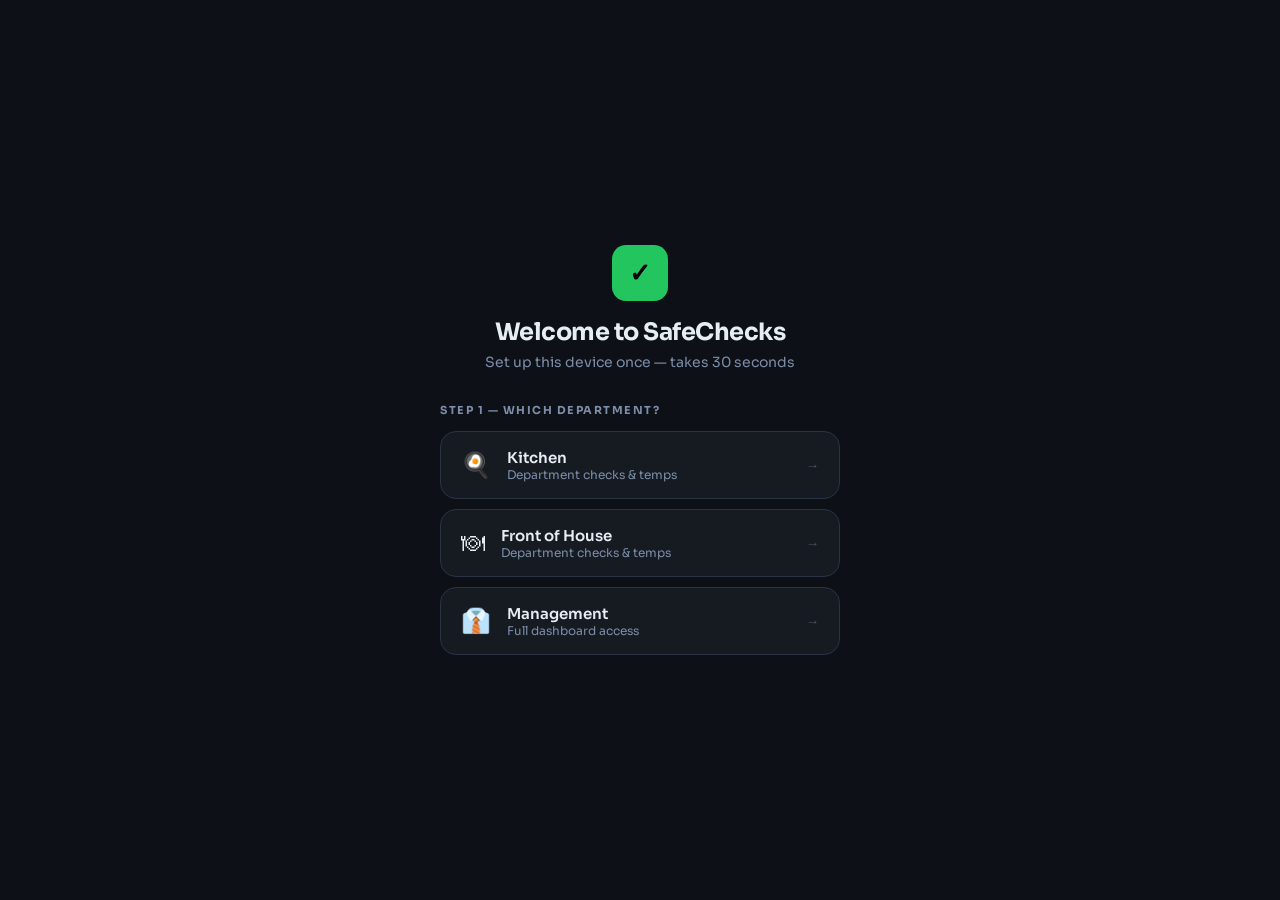
==== index.html @ a0af601e "Add files via upload" ====
<!DOCTYPE html>
<html lang="en">
<head>
  <meta charset="UTF-8"/>
  <meta name="viewport" content="width=device-width, initial-scale=1.0, viewport-fit=cover"/>
  <meta name="theme-color" content="#0d1117"/>
  <meta name="mobile-web-app-capable" content="yes"/>
  <meta name="apple-mobile-web-app-capable" content="yes"/>
  <meta name="apple-mobile-web-app-status-bar-style" content="black-translucent"/>
  <meta name="apple-mobile-web-app-title" content="SafeChecks"/>
  <meta name="description" content="Restaurant food safety compliance — Kitchen, FOH, Management"/>
  <title>SafeChecks</title>
  <link rel="manifest" href="manifest.json"/>
  <link rel="apple-touch-icon" href="icons/icon-192.png"/>
  <link rel="icon" type="image/png" sizes="32x32" href="icons/favicon-32.png"/>
  <link rel="icon" type="image/png" sizes="16x16" href="icons/favicon-16.png"/>
  <link rel="preconnect" href="https://fonts.googleapis.com"/>
  <link rel="preconnect" href="https://fonts.gstatic.com" crossorigin/>
  <link href="https://fonts.googleapis.com/css2?family=DM+Mono:wght@400;500&family=Sora:wght@300;400;500;600;700&display=swap" rel="stylesheet"/>
  <link rel="stylesheet" href="css/style.css"/>
</head>
<body>

  <!-- HEADER -->
  <header class="app-header">
    <div class="header-inner">
      <div class="brand">
        <span class="brand-icon">✓</span>
        <span class="brand-name">SafeChecks</span>
      </div>
      <div class="header-right">
        <div id="sync-status" class="sync-status">
          <span class="sync-dot"></span>
          <span class="sync-label">Not connected</span>
        </div>
        <button id="btn-connect"    class="btn-connect"    onclick="connectGoogleSheets()">Connect Sheets</button>
        <button id="btn-disconnect" class="btn-disconnect hidden" onclick="disconnectSheets()">Disconnect</button>
      </div>
    </div>
  </header>

  <!-- NAV -->
  <nav class="tab-nav">
    <button class="tab-btn active" data-tab="dashboard" onclick="showTab('dashboard')"><span class="tab-icon">⌂</span><span class="tab-label">Dashboard</span></button>
    <button class="tab-btn" data-tab="opening"          onclick="showTab('opening')">  <span class="tab-icon">☀</span><span class="tab-label">Opening</span></button>
    <button class="tab-btn" data-tab="equipment"        onclick="showTab('equipment')"><span class="tab-icon">🌡</span><span class="tab-label">Equipment</span></button>
    <button class="tab-btn" data-tab="goods-in"         onclick="showTab('goods-in')"><span class="tab-icon">📦</span><span class="tab-label">Goods In</span></button>
    <button class="tab-btn" data-tab="probe"            onclick="showTab('probe')">    <span class="tab-icon">🍖</span><span class="tab-label">Probe</span></button>
    <button class="tab-btn" id="tab-btn-cleaning" data-tab="cleaning" onclick="showTab('cleaning')" style="display:none"><span class="tab-icon">◎</span><span class="tab-label">Cleaning</span></button>
    <button class="tab-btn" data-tab="tasks"            onclick="showTab('tasks')">    <span class="tab-icon">☑</span><span class="tab-label">Tasks</span></button>
    <button class="tab-btn" data-tab="closing"          onclick="showTab('closing')">  <span class="tab-icon">☽</span><span class="tab-label">Closing</span></button>
    <button class="tab-btn" data-tab="weekly"           onclick="showTab('weekly')">   <span class="tab-icon">▦</span><span class="tab-label">Weekly</span></button>
    <button class="tab-btn" data-tab="reports"          onclick="showTab('reports')">   <span class="tab-icon">📊</span><span class="tab-label">Reports</span></button>
    <button class="tab-btn" data-tab="history"          onclick="showTab('history')">  <span class="tab-icon">◷</span><span class="tab-label">History</span></button>
    <button class="tab-btn" data-tab="settings"         onclick="showSettingsTab()">   <span class="tab-icon">⚙</span><span class="tab-label">Settings</span></button>
  </nav>

  <main class="app-main">

    <!-- ═══════════════════════════════ DASHBOARD ═══ -->
    <section id="tab-dashboard" class="tab-section active">
      <div class="section-header">
        <h1 class="section-title">Today's Overview</h1>
        <p class="section-date" id="today-date"></p>
        <p class="section-date" id="dash-last-refresh" style="font-size:11px;opacity:0.5;margin-top:2px"></p>
      </div>
      <div id="dash-alerts" class="dash-alerts"></div>
      <div id="dashboard-grid"></div>
      <div id="weekly-review-panel"></div>
    </section>

    <!-- ═══════════════════════════════ OPENING ═════ -->
    <section id="tab-opening" class="tab-section">
      <div class="section-header">
        <h1 class="section-title">Opening Checks</h1>
        <p class="section-subtitle">Complete before service begins</p>
      </div>
      <form id="form-opening" class="checklist-form" onsubmit="return false">
        <!-- dept selector — shown for management only -->
        <div id="opening-dept-selector" class="dept-selector-bar" style="display:none">
          <span class="dept-bar-label">Submitting for:</span>
          <button class="dept-bar-btn active" data-dept="kitchen" onclick="setFormDept('opening','kitchen')">🍳 Kitchen</button>
          <button class="dept-bar-btn" data-dept="foh" onclick="setFormDept('opening','foh')">🍽 FOH</button>
        </div>
        <div class="signed-by-group signed-by-top">
          <label class="notes-label">Signed off by</label>
          <select class="select-field signed-by-select" data-key="open_signed_by">
            <option value="">Select staff member...</option>
          </select>
        </div>
        <div id="opening-progress" class="draft-progress" style="display:none"></div>
        <div id="opening-banner" class="checklist-banner" style="display:none"></div>
        <!-- check groups injected by rebuildChecklist() -->
        <div class="notes-group">
          <label class="notes-label">Notes / Issues</label>
          <textarea class="notes-field" data-key="open_notes" placeholder="Any issues or comments..."></textarea>
        </div>
        <div class="form-actions">
          <button class="btn-submit" onclick="submitChecklist('opening')">
            <span>Finalise &amp; Submit</span><span class="btn-icon">→</span>
          </button>
        </div>
      </form>
    </section>

    <!-- ═══════════════════════════ EQUIPMENT TEMPS ═ -->
    <section id="tab-equipment" class="tab-section">
      <div class="section-header">
        <h1 class="section-title">Equipment Checks</h1>
        <p class="section-subtitle">Log temperatures for all equipment at once</p>
        <div id="equip-day-status" class="probe-day-status" style="margin-top:8px"></div>
      </div>
      <!-- dept selector — shown for management only, hidden via applyDeviceIdentity -->
      <div id="equip-dept-selector" class="dept-selector-bar" style="display:none">
        <span class="dept-bar-label">Viewing:</span>
        <button class="dept-bar-btn active" data-dept="kitchen" onclick="setFormDept('equipment','kitchen')">🍳 Kitchen</button>
        <button class="dept-bar-btn" data-dept="foh" onclick="setFormDept('equipment','foh')">🍽 FOH</button>
      </div>

      <div class="temp-targets" style="margin:0 0 16px">
        <span class="target-chip">🧊 Fridge ≤5°C</span>
        <span class="target-chip">❄ Freezer ≤-18°C</span>
        <span class="target-chip">♨ Hot Hold ≥63°C</span>
        <span class="target-chip">🔥 Cooked ≥75°C</span>
      </div>

      <!-- Staff + probe fields -->
      <div class="equip-header-fields">
        <div class="field-group">
          <label>Logged by</label>
          <select class="select-field" id="equip-staff">
            <option value="">Select staff member...</option>
          </select>
        </div>
        <div class="field-group">
          <label>Probe / method used</label>
          <!-- EQUIPMENT TAB ONLY: Built-in Gauge + Infrared Gun
               DO NOT copy options from the Food Probe tab (id=probe-instrument).
               These two dropdowns are intentionally different. -->
          <select class="select-field" id="equip-probe">
            <option value="Built-in Gauge" selected>Built-in Gauge</option>
            <option value="Infrared Gun">Infrared Gun</option>
          </select>
        </div>
      </div>

      <!-- Equipment rows — built by buildEquipmentCheckUI() -->
      <div id="equip-check-list"></div>

      <!-- Today's log -->
      <div class="temp-log-display" style="margin-top:24px">
        <h3 class="group-title">Today's Equipment Readings</h3>
        <div class="temp-log-list" id="equip-log-list"></div>
      </div>
    </section>

    <!-- ══════════════════════════════════════════════════ GOODS IN ═════ -->
    <section id="tab-goods-in" class="tab-section">
      <div class="section-header">
        <h1 class="section-title">Goods In</h1>
        <p class="section-subtitle">Log deliveries and record temperatures</p>
      </div>

      <div class="gi-view-toggle">
        <button class="gi-vt-btn active" id="gi-vt-new" onclick="showGoodsInView('new')">+ New Delivery</button>
        <button class="gi-vt-btn" id="gi-vt-log" onclick="showGoodsInView('log')">Today's Log <span id="gi-log-count" class="gi-count-badge"></span></button>
      </div>

      <!-- New delivery form -->
      <div id="gi-view-new">

        <div class="check-group" style="margin-bottom:12px">
          <h3 class="group-title">Supplier</h3>
          <div style="padding:12px 16px">
            <select class="select-field" id="gi-supplier">
              <option value="">Select supplier...</option>
            </select>
          </div>
        </div>

        <div class="check-group" style="margin-bottom:12px">
          <h3 class="group-title">Delivery Type</h3>
          <div class="gi-type-toggle">
            <button class="gi-type-btn gi-fresh-sel" id="gi-btn-fresh" onclick="setGIType('fresh')">
              <span class="gi-type-icon">&#x1F33F;</span>Fresh / Chilled
            </button>
            <button class="gi-type-btn" id="gi-btn-frozen" onclick="setGIType('frozen')">
              <span class="gi-type-icon">&#x2744;&#xFE0F;</span>Frozen
            </button>
            <button class="gi-type-btn" id="gi-btn-ambient" onclick="setGIType('ambient')">
              <span class="gi-type-icon">&#x1F4E6;</span>Ambient
            </button>
          </div>
        </div>

        <div class="check-group" id="gi-temp-panel" style="margin-bottom:12px">
          <h3 class="group-title">Delivery Temperature</h3>
          <div class="gi-temp-row">
            <button class="equip-stepper" type="button" onclick="stepGITemp(-1)">&#8722;</button>
            <input type="number" step="0.1" class="equip-temp-input gi-temp-input" id="gi-temp" placeholder="&#176;C"
              oninput="updateGITempHint(this.value)"/>
            <button class="equip-stepper" type="button" onclick="stepGITemp(+1)">+</button>
            <div class="gi-temp-hint" id="gi-temp-hint">&#8212;</div>
          </div>
        </div>

        <div class="check-group" style="margin-bottom:12px">
          <h3 class="group-title">Checks</h3>
          <div style="padding:12px 16px">
            <label class="gi-checkbox-row" onclick="toggleGIExpiry(this)">
              <div class="gi-checkbox" id="gi-expiry-box"></div>
              <div>
                <div style="font-size:14px;font-weight:600">Expiry dates checked</div>
                <div style="font-size:12px;color:var(--text-muted);margin-top:2px">All items within date on arrival</div>
              </div>
            </label>
          </div>
        </div>

        <div class="check-group" style="margin-bottom:12px">
          <h3 class="group-title">Outcome</h3>
          <div class="gi-outcome-btns">
            <button class="gi-outcome-btn gi-accept-sel" id="gi-btn-accept" onclick="setGIOutcome('accepted')">&#10003; Accepted</button>
            <button class="gi-outcome-btn" id="gi-btn-reject" onclick="setGIOutcome('rejected')">&#10007; Rejected</button>
          </div>
        </div>

        <div class="check-group" style="margin-bottom:12px">
          <h3 class="group-title">Notes <span style="font-weight:400;color:var(--text-muted)">(optional)</span></h3>
          <div style="padding:12px 16px">
            <textarea class="select-field" id="gi-notes" style="height:auto;min-height:52px;resize:vertical" rows="2"
              placeholder="e.g. 2 boxes rejected — use-by date tomorrow..."></textarea>
          </div>
        </div>

        <div class="check-group" style="margin-bottom:12px">
          <div style="padding:12px 16px;display:flex;align-items:center;gap:12px">
            <label style="font-size:13px;color:var(--text-muted);flex-shrink:0">Signed by</label>
            <select class="select-field" id="gi-signed-by" style="flex:1">
              <option value="">Select staff...</option>
            </select>
          </div>
        </div>

        <div style="padding:0 0 16px">
          <button class="btn-submit" onclick="submitGoodsIn()">
            <span>Submit Delivery Record</span><span class="btn-icon">&#8594;</span>
          </button>
        </div>

      </div>

      <!-- Today's log -->
      <div id="gi-view-log" style="display:none">
        <div id="gi-log-list"></div>
      </div>

    </section>

    <!-- ═══════════════════════════════ FOOD PROBE ════ -->
    <section id="tab-probe" class="tab-section">
      <div class="section-header">
        <h1 class="section-title">Food Probe Checks</h1>
        <p class="section-subtitle">Core temperature of cooked food · ≥75°C to pass · min. 1 per day</p>
        <div id="food-probe-day-status" class="probe-day-status" style="margin-top:8px"></div>
      </div>

      <div class="temp-entry-form">
        <div class="signed-by-group signed-by-top">
          <label class="notes-label">Logged by</label>
          <select class="select-field" id="probe-staff">
            <option value="">Select staff member...</option>
          </select>
        </div>
        <div class="temp-entry-grid">
          <div class="field-group" style="grid-column:span 2">
            <label>Product / Dish</label>
            <select class="select-field" id="probe-product">
              <option value="">Select product / dish...</option>
            </select>
          </div>
          <div class="field-group">
            <label>Core Temperature °C</label>
            <input type="number" class="text-field" id="probe-temp"
              placeholder="e.g. 78" step="0.1" min="0" max="150"/>
          </div>
          <div class="field-group">
            <label>Probe Used</label>
            <!-- FOOD PROBE TAB ONLY: Digital Probe 1, Digital Probe 2, Infrared Gun
                 DO NOT copy options from the Equipment tab (id=equip-probe).
                 These two dropdowns are intentionally different. -->
            <select class="select-field" id="probe-instrument">
              <option value="Digital Probe 1" selected>Digital Probe 1</option>
              <option value="Digital Probe 2">Digital Probe 2</option>
              <option value="Infrared Gun">Infrared Gun</option>
            </select>
          </div>
        </div>
        <div class="field-group" style="margin-bottom:14px" id="probe-action-group">
          <label>Corrective Action (if below 75°C)</label>
          <input type="text" class="text-field" id="probe-action"
            placeholder="e.g. Returned to oven, cooked further 5 mins..."/>
        </div>
        <div class="probe-cooling-wrap">
          <div class="probe-cooling-header">
            <span class="probe-cooling-icon">❄️</span>
            <label class="probe-cooling-label">Cooling time</label>
            <span class="probe-cooling-optional">optional</span>
          </div>
          <select class="select-field" id="probe-cooling-time">
            <option value="">— Served immediately</option>
            <option value="30 mins">30 mins</option>
            <option value="1 hr">1 hr</option>
            <option value="1 hr 30">1 hr 30</option>
            <option value="2 hrs">2 hrs</option>
            <option value="2 hrs 30">2 hrs 30</option>
            <option value="3 hrs">3 hrs</option>
            <option value="3 hrs 30">3 hrs 30</option>
            <option value="4 hrs">4 hrs</option>
          </select>
        </div>
        <button class="btn-submit" onclick="logFoodProbe()">
          <span>Log Food Probe Check</span><span class="btn-icon">+</span>
        </button>
      </div>

      <div class="temp-log-display" style="margin-top:24px">
        <h3 class="group-title">Today's Food Probe Readings</h3>
        <div class="temp-log-list" id="food-probe-log-list">
          <p class="empty-state">No food probe checks logged today yet.</p>
        </div>
      </div>
    </section>

    <!-- ═══════════════════════════════ CLEANING ════ -->
    <section id="tab-cleaning" class="tab-section">
      <div class="section-header">
        <h1 class="section-title">Cleaning Schedule</h1>
        <p class="section-subtitle">Your department's cleaning checklist</p>
      </div>
      <form id="form-cleaning" class="checklist-form" onsubmit="return false">
        <!-- dept selector — shown for management only -->
        <div id="cleaning-dept-selector" class="dept-selector-bar" style="display:none">
          <span class="dept-bar-label">Submitting for:</span>
          <button class="dept-bar-btn active" data-dept="kitchen" onclick="setFormDept('cleaning','kitchen')">🍳 Kitchen</button>
          <button class="dept-bar-btn" data-dept="foh" onclick="setFormDept('cleaning','foh')">🍽 FOH</button>
        </div>
        <div class="signed-by-group signed-by-top">
          <label class="notes-label">Signed off by</label>
          <select class="select-field signed-by-select" data-key="clean_signed_by">
            <option value="">Select staff member...</option>
          </select>
        </div>
        <div id="cleaning-progress" class="draft-progress" style="display:none"></div>
        <div id="cleaning-banner" class="checklist-banner" style="display:none"></div>
        <!-- check groups injected by rebuildChecklist() -->
        <div class="notes-group">
          <label class="notes-label">Notes / Issues</label>
          <textarea class="notes-field" data-key="clean_notes" placeholder="Any issues or comments..."></textarea>
        </div>
        <div class="form-actions">
          <button class="btn-submit" onclick="submitChecklist('cleaning')">
            <span>Finalise &amp; Submit</span><span class="btn-icon">→</span>
          </button>
        </div>
      </form>
    </section>

    <!-- ═══════════════════════════════ CLOSING ═════ -->
    <section id="tab-closing" class="tab-section">
      <div class="section-header">
        <h1 class="section-title">Closing Checks</h1>
        <p class="section-subtitle">Complete before locking up</p>
      </div>
      <form id="form-closing" class="checklist-form" onsubmit="return false">
        <!-- dept selector — shown for management only -->
        <div id="closing-dept-selector" class="dept-selector-bar" style="display:none">
          <span class="dept-bar-label">Submitting for:</span>
          <button class="dept-bar-btn active" data-dept="kitchen" onclick="setFormDept('closing','kitchen')">🍳 Kitchen</button>
          <button class="dept-bar-btn" data-dept="foh" onclick="setFormDept('closing','foh')">🍽 FOH</button>
        </div>
        <div class="signed-by-group signed-by-top">
          <label class="notes-label">Signed off by</label>
          <select class="select-field signed-by-select" data-key="close_signed_by">
            <option value="">Select staff member...</option>
          </select>
        </div>
        <div id="closing-progress" class="draft-progress" style="display:none"></div>
        <div id="closing-banner" class="checklist-banner" style="display:none"></div>
        <!-- check groups injected by rebuildChecklist() -->
        <!-- Undone weekly tasks — visible to management on Sat/Sun -->
        <div id="undone-tasks-section" style="display:none"></div>
        <div class="notes-group">
          <label class="notes-label">Notes / Issues</label>
          <textarea class="notes-field" data-key="close_notes" placeholder="Any issues or comments..."></textarea>
        </div>
        <div class="form-actions">
          <button class="btn-submit" onclick="submitChecklist('closing')">
            <span>Finalise &amp; Submit</span><span class="btn-icon">→</span>
          </button>
        </div>
      </form>
    </section>

    <!-- ═══════════════════════════════ WEEKLY ══════ -->
    <section id="tab-weekly" class="tab-section">
      <div class="section-header">
        <h1 class="section-title">Weekly Review</h1>
        <p class="section-subtitle">Manager compliance summary</p>
      </div>
      <div class="week-selector-bar">
        <label class="week-selector-label">Completing review for:</label>
        <select class="week-selector-select" id="weekly-week-select" onchange="onWeekSelectChange()">
          <option value="">Loading weeks...</option>
        </select>
      </div>
      <form id="form-weekly" class="checklist-form" onsubmit="return false">
        <!-- check groups injected by rebuildChecklist() -->
        <div class="notes-group">
          <label class="notes-label">Issues This Week</label>
          <textarea class="notes-field" data-key="weekly_issues" placeholder="Any issues, incidents or actions required..."></textarea>
        </div>
        <div class="notes-group">
          <label class="notes-label">Actions for Next Week</label>
          <textarea class="notes-field" data-key="weekly_actions" placeholder="Follow-up actions, maintenance, training..."></textarea>
        </div>
        <div class="rating-group">
          <label class="notes-label">Overall Compliance This Week</label>
          <div class="rating-buttons">
            <button type="button" class="rating-btn" onclick="setRating('Excellent',this)">Excellent</button>
            <button type="button" class="rating-btn" onclick="setRating('Good',this)">Good</button>
            <button type="button" class="rating-btn" onclick="setRating('Satisfactory',this)">Satisfactory</button>
            <button type="button" class="rating-btn" onclick="setRating('Needs Improvement',this)">Needs Improvement</button>
          </div>
        </div>
        <div class="signed-by-group">
          <label class="notes-label">Manager Sign-Off</label>
          <select class="select-field signed-by-select" data-key="weekly_signed_by">
            <option value="">Select staff member...</option>
          </select>
        </div>
        <div class="form-actions">
          <button class="btn-submit" onclick="submitChecklist('weekly')">
            <span>Submit Weekly Review</span><span class="btn-icon">→</span>
          </button>
        </div>
      </form>
    </section>

    <!-- ═══════════════════════════════ TASKS ══════ -->
    <section id="tab-tasks" class="tab-section">
      <div class="section-header">
        <h1 class="section-title">Weekly Tasks</h1>
        <p class="section-subtitle" id="tasks-week-label"></p>
      </div>
      <div class="tasks-legend">
        <span class="legend-item"><span class="legend-dot done"></span>Done</span>
        <span class="legend-item"><span class="legend-dot overdue"></span>Overdue</span>
        <span class="legend-item"><span class="legend-dot pending"></span>Pending</span>
      </div>
      <div id="tasks-week-view"></div>
    </section>

    <!-- ═══════════════════════════════ HISTORY ═════ -->
    <section id="tab-history" class="tab-section">
      <div class="section-header">
        <h1 class="section-title">History</h1>
        <p class="section-subtitle">Your department's compliance records</p>
      </div>
      <div class="history-quick-dates">
        <button class="quick-date-btn" onclick="setHistoryQuickDate('today')">Today</button>
        <button class="quick-date-btn" onclick="setHistoryQuickDate('yesterday')">Yesterday</button>
        <button class="quick-date-btn" onclick="setHistoryQuickDate('week')">This Week</button>
      </div>
      <div class="history-filters">
        <select class="select-field" id="history-type">
          <option value="all">All Check Types</option>
          <option value="opening">Opening Checks</option>
          <option value="temperature">Equipment Temperatures</option>
          <option value="food_probe">Food Probe Checks</option>
          <option value="cleaning">Cleaning Schedule</option>
          <option value="closing">Closing Checks</option>
          <option value="weekly">Weekly Review</option>
          <option value="task_completion">Tasks</option>
        </select>
        <input type="date" class="text-field" id="history-date-from" onchange="onHistoryFilterChange()"/>
        <input type="date" class="text-field" id="history-date-to" onchange="onHistoryFilterChange()"/>
        <button class="btn-filter" onclick="onHistoryFilterChange()">Filter</button>
      </div>
      <div class="history-actions">
        <button class="btn-export" onclick="exportToCSV()">⬇ Export CSV</button>
        <button class="btn-export btn-export-sheets" onclick="openSheetsUrl()">↗ View in Sheets</button>
      </div>
      <div id="history-list" class="history-list"></div>
    </section>

    <!-- ═══════════════════════════════ REPORTS ════ -->
    <section id="tab-reports" class="tab-section">
      <div class="section-header">
        <h1 class="section-title">Reports</h1>
        <p class="section-subtitle">Daily &amp; weekly compliance reports</p>
      </div>

      <!-- Mode switcher -->
      <div class="report-mode-bar">
        <button id="report-mode-daily" class="report-mode-btn active" onclick="switchReportMode('daily')">Daily Report</button>
        <button id="report-mode-weekly" class="report-mode-btn" onclick="switchReportMode('weekly')">Weekly Report</button>
        <button id="report-refresh-btn" class="report-print-btn" onclick="refreshReport()">↻ Refresh</button>
        <button class="report-print-btn" onclick="printReport()">🖨 Print</button>
        <button class="report-print-btn report-email-btn" onclick="openEmailModal()">✉ Email</button>
      </div>

      <!-- Email modal -->
      <div id="email-report-modal" style="display:none;position:fixed;inset:0;background:rgba(0,0,0,0.7);z-index:9999;align-items:center;justify-content:center">
        <div style="background:var(--bg-card);border:1px solid var(--border-light);border-radius:12px;padding:24px;width:90%;max-width:420px;box-shadow:0 8px 32px rgba(0,0,0,0.6)">
          <p style="margin:0 0 4px;font-weight:700;font-size:15px;color:var(--text)">Email Report</p>
          <p id="email-modal-subtitle" style="margin:0 0 16px;font-size:12px;color:var(--text-muted)"></p>
          <label style="font-size:12px;color:var(--text-dim);display:block;margin-bottom:6px">Recipients (comma-separated)</label>
          <textarea id="email-modal-recipients" class="text-field" rows="3" style="width:100%;box-sizing:border-box;font-size:13px;resize:vertical;background:var(--bg-input);color:var(--text);border:1px solid var(--border);border-radius:6px;padding:8px"></textarea>
          <div style="display:flex;gap:10px;margin-top:16px;justify-content:flex-end">
            <button class="btn-cancel" onclick="closeEmailModal()">Cancel</button>
            <button class="btn-submit" id="email-modal-send-btn" onclick="sendReportEmail()" style="min-width:80px">Send</button>
          </div>
        </div>
      </div>

      <!-- Daily controls -->
      <div id="report-daily-controls" class="report-controls" style="display:flex">
        <label class="report-control-label">Date</label>
        <input type="date" id="report-daily-date" class="text-field report-date-input" onchange="renderReport()"/>
      </div>

      <!-- Weekly controls -->
      <div id="report-weekly-controls" class="report-controls" style="display:none">
        <label class="report-control-label">Week</label>
        <select id="report-week-select" class="select-field report-week-select" onchange="renderReport()"></select>
      </div>

      <!-- Report output -->
      <div id="report-output" class="report-output"></div>
    </section>

    <!-- ═══════════════════════════════ SETTINGS ════ -->
    <section id="tab-settings" class="tab-section">
      <div class="section-header">
        <h1 class="section-title">Settings</h1>
        <p class="section-subtitle">Restaurant, departments, staff & checklists</p>
      </div>

      <div class="settings-tabs">
        <button class="settings-tab-btn active" data-settings-tab="restaurant" onclick="showSettingsSection('restaurant')">Restaurant</button>
        <button class="settings-tab-btn" data-settings-tab="trading"   onclick="showSettingsSection('trading')">Trading Days</button>
        <button class="settings-tab-btn" data-settings-tab="tasks-cfg"  onclick="showSettingsSection('tasks-cfg')">Tasks</button>
        <button class="settings-tab-btn" data-settings-tab="suppliers"  onclick="showSettingsSection('suppliers')">Suppliers</button>
        <button class="settings-tab-btn" data-settings-tab="staff"      onclick="showSettingsSection('staff')">Staff</button>
        <button class="settings-tab-btn" data-settings-tab="equipment"  onclick="showSettingsSection('equipment')">Equipment</button>
        <button class="settings-tab-btn" data-settings-tab="probes"     onclick="showSettingsSection('probes')">Probe Products</button>
        <button class="settings-tab-btn" data-settings-tab="checks"     onclick="showSettingsSection('checks')">Checklists</button>
        <button class="settings-tab-btn" data-settings-tab="email"     onclick="showSettingsSection('email')">Email Reports</button>
        <button class="settings-tab-btn" data-settings-tab="features"  onclick="showSettingsSection('features')">Features</button>
        <button class="settings-tab-btn" data-settings-tab="security"   onclick="showSettingsSection('security')">Security</button>
      </div>

      <!-- RESTAURANT -->
      <div id="settings-panel-restaurant" class="settings-panel active">
        <div class="check-group">
          <h3 class="group-title">Restaurant Information</h3>
          <div style="padding:16px 20px;display:flex;flex-direction:column;gap:14px">
            <div class="field-group">
              <label class="fl">Restaurant Name</label>
              <input type="text" id="set-restaurant-name" class="text-field" placeholder="My Restaurant"/>
            </div>
          </div>
        </div>
        <div class="check-group" style="margin-top:14px">
          <h3 class="group-title">🍳 Kitchen Hours</h3>
          <div style="padding:14px 20px;display:grid;grid-template-columns:1fr 1fr;gap:12px">
            <div class="field-group"><label class="fl">Opens</label><input type="time" id="set-kitchen-open" class="text-field"/></div>
            <div class="field-group"><label class="fl">Closes</label><input type="time" id="set-kitchen-close" class="text-field"/></div>
          </div>
        </div>
        <div class="check-group" style="margin-top:14px">
          <h3 class="group-title">🍽 Front of House Hours</h3>
          <div style="padding:14px 20px;display:grid;grid-template-columns:1fr 1fr;gap:12px">
            <div class="field-group"><label class="fl">Opens</label><input type="time" id="set-foh-open" class="text-field"/></div>
            <div class="field-group"><label class="fl">Closes</label><input type="time" id="set-foh-close" class="text-field"/></div>
          </div>
        </div>
        <div class="check-group" style="margin-top:14px">
          <h3 class="group-title">Display Theme</h3>
          <div class="theme-toggle-row">
            <div>
              <div class="theme-toggle-label">Interface colour</div>
              <div class="theme-toggle-sub">Per device — not synced</div>
            </div>
            <div class="theme-switcher">
              <button class="theme-btn" data-theme="dark"  onclick="setTheme('dark')">🌙 Dark</button>
              <button class="theme-btn" data-theme="light" onclick="setTheme('light')">☀ Light</button>
            </div>
          </div>
        </div>
        <div class="form-actions" style="margin-top:16px">
          <button class="btn-submit" onclick="saveRestaurantInfo()"><span>Save</span><span class="btn-icon">→</span></button>
        </div>
      </div>

      <!-- STAFF -->
      <div id="settings-panel-staff" class="settings-panel">
        <div class="check-group" style="margin-bottom:16px">
          <h3 class="group-title">Add New Staff Member</h3>
          <div style="padding:14px 20px;display:flex;flex-direction:column;gap:10px">
            <div style="display:grid;grid-template-columns:1fr 1fr;gap:10px">
              <div class="field-group">
                <label class="fl">Name</label>
                <input type="text" id="new-staff-name" class="text-field" placeholder="e.g. Jane Smith"/>
              </div>
              <div class="field-group">
                <label class="fl">Department</label>
                <select id="new-staff-dept" class="select-field">
                  <option value="kitchen">🍳 Kitchen</option>
                  <option value="foh">🍽 Front of House</option>
                  <option value="mgmt">👔 Management</option>
                </select>
              </div>
            </div>
            <div class="field-group">
              <label class="fl">Role</label>
              <select id="new-staff-role" class="select-field">
                <option value="Manager">Manager</option>
                <option value="Head Chef">Head Chef</option>
                <option value="Chef">Chef</option>
                <option value="Sous Chef">Sous Chef</option>
                <option value="Kitchen Porter">Kitchen Porter</option>
                <option value="FOH Supervisor">FOH Supervisor</option>
                <option value="Front of House">Front of House</option>
                <option value="Bar">Bar</option>
                <option value="Supervisor">Supervisor</option>
              </select>
            </div>
            <button class="btn-submit" style="padding:12px" onclick="addStaff()"><span>Add Staff Member</span><span class="btn-icon">+</span></button>
          </div>
        </div>
        <div class="check-group">
          <h3 class="group-title">Staff by Department</h3>
          <div id="staff-list"></div>
        </div>
      </div>

      <!-- EQUIPMENT -->
      <div id="settings-panel-equipment" class="settings-panel">
        <div class="check-group" style="margin-bottom:16px">
          <h3 class="group-title">Add Equipment / Location</h3>
          <div style="padding:14px 20px;display:flex;flex-direction:column;gap:10px">
            <div class="field-group">
              <label class="fl">Name</label>
              <input type="text" id="new-equip-name" class="text-field" placeholder="e.g. Prep Fridge 3"/>
            </div>
            <div style="display:grid;grid-template-columns:1fr 1fr;gap:10px">
              <div class="field-group">
                <label class="fl">Type</label>
                <select id="new-equip-type" class="select-field">
                  <option value="fridge">🧊 Fridge (1–5°C)</option>
                  <option value="freezer">❄ Freezer (-18°C)</option>
                  <option value="oven">🔥 Oven / Cooking (75°C+)</option>
                  <option value="hothold">♨ Hot Hold (63°C+)</option>
                  <option value="other">⊕ Other</option>
                </select>
              </div>
              <div class="field-group">
                <label class="fl">Department</label>
                <select id="new-equip-dept" class="select-field">
                  <option value="kitchen">🍳 Kitchen</option>
                  <option value="foh">🍽 Front of House</option>
                  <option value="shared">📦 Shared</option>
                </select>
              </div>
            </div>
            <button class="btn-submit" style="padding:12px" onclick="addEquipment()"><span>Add Equipment</span><span class="btn-icon">+</span></button>
          </div>
        </div>
        <div class="check-group">
          <h3 class="group-title">Equipment by Department</h3>
          <div id="equipment-list"></div>
        </div>
      </div>

      <!-- PROBE PRODUCTS -->
      <div id="settings-panel-probes" class="settings-panel">
        <p style="font-size:13px;color:var(--text-muted);margin-bottom:16px;line-height:1.5">
          🍖 Kitchen only — staff select from this list when logging food probe checks. Keeps records consistent.
        </p>
        <div class="check-group" style="margin-bottom:16px">
          <h3 class="group-title">Add Product / Dish</h3>
          <div style="padding:14px 20px;display:flex;gap:10px">
            <input type="text" id="new-probe-product" class="text-field"
              placeholder="e.g. Chicken thigh, Pork belly..." style="flex:1"/>
            <button class="btn-filter" onclick="addProbeProduct()">+ Add</button>
          </div>
        </div>
        <div class="check-group">
          <h3 class="group-title">Products List</h3>
          <div id="probe-product-list"></div>
        </div>
      </div>

      <!-- SUPPLIERS -->
      <div id="settings-panel-suppliers" class="settings-panel">
        <p style="font-size:13px;color:var(--text-muted);margin-bottom:16px;line-height:1.5">
          📦 Suppliers listed here appear in the Goods In delivery dropdown. Keeps records consistent.
        </p>
        <div class="check-group" style="margin-bottom:16px">
          <h3 class="group-title">Add Supplier</h3>
          <div style="padding:14px 20px;display:flex;gap:10px">
            <input type="text" id="new-supplier" class="text-field"
              placeholder="e.g. Fresh Direct Ltd…" style="flex:1"/>
            <button class="btn-filter" onclick="addSupplier()">+ Add</button>
          </div>
        </div>
        <div class="check-group">
          <h3 class="group-title">Supplier List</h3>
          <div id="supplier-list"></div>
        </div>
      </div>

      <!-- CHECKLISTS -->
      <div id="settings-panel-checks" class="settings-panel">
        <p style="font-size:13px;color:var(--text-muted);margin-bottom:16px;line-height:1.5">
          Toggle checks on/off, reorder or add custom checks. Shared checks appear in every department's list.
        </p>

        <!-- SHARED -->
        <div class="check-group" style="margin-bottom:14px">
          <h3 class="group-title">🔗 Shared — Opening (all departments)</h3>
          <div id="checklist-editor-shared-opening"></div>
          <div style="padding:10px 20px;display:flex;gap:8px;border-top:1px solid var(--border)">
            <input type="text" id="new-check-shared-opening" class="text-field" placeholder="Add shared opening check..." style="flex:1"/>
            <button class="btn-filter" onclick="addCustomCheck('sharedChecks','opening','new-check-shared-opening')">+ Add</button>
          </div>
        </div>
        <div class="check-group" style="margin-bottom:20px">
          <h3 class="group-title">🔗 Shared — Closing (all departments)</h3>
          <div id="checklist-editor-shared-closing"></div>
          <div style="padding:10px 20px;display:flex;gap:8px;border-top:1px solid var(--border)">
            <input type="text" id="new-check-shared-closing" class="text-field" placeholder="Add shared closing check..." style="flex:1"/>
            <button class="btn-filter" onclick="addCustomCheck('sharedChecks','closing','new-check-shared-closing')">+ Add</button>
          </div>
        </div>

        <!-- KITCHEN -->
        <div class="dept-checks-header" style="color:var(--opening)">🍳 Kitchen Checks</div>
        <div class="check-group" style="margin-bottom:10px">
          <h3 class="group-title">Opening</h3>
          <div id="checklist-editor-kitchen-opening"></div>
          <div style="padding:10px 20px;display:flex;gap:8px;border-top:1px solid var(--border)">
            <input type="text" id="new-check-kitchen-opening" class="text-field" placeholder="Add custom check..." style="flex:1"/>
            <button class="btn-filter" onclick="addCustomCheck('checks.kitchen','opening','new-check-kitchen-opening')">+ Add</button>
          </div>
        </div>
        <div class="check-group" style="margin-bottom:10px">
          <h3 class="group-title">Cleaning</h3>
          <div id="checklist-editor-kitchen-cleaning"></div>
          <div style="padding:10px 20px;display:flex;gap:8px;border-top:1px solid var(--border)">
            <input type="text" id="new-check-kitchen-cleaning" class="text-field" placeholder="Add custom check..." style="flex:1"/>
            <button class="btn-filter" onclick="addCustomCheck('checks.kitchen','cleaning','new-check-kitchen-cleaning')">+ Add</button>
          </div>
        </div>
        <div class="check-group" style="margin-bottom:20px">
          <h3 class="group-title">Closing</h3>
          <div id="checklist-editor-kitchen-closing"></div>
          <div style="padding:10px 20px;display:flex;gap:8px;border-top:1px solid var(--border)">
            <input type="text" id="new-check-kitchen-closing" class="text-field" placeholder="Add custom check..." style="flex:1"/>
            <button class="btn-filter" onclick="addCustomCheck('checks.kitchen','closing','new-check-kitchen-closing')">+ Add</button>
          </div>
        </div>

        <!-- FOH -->
        <div class="dept-checks-header" style="color:var(--temp)">🍽 Front of House Checks</div>
        <div class="check-group" style="margin-bottom:10px">
          <h3 class="group-title">Opening</h3>
          <div id="checklist-editor-foh-opening"></div>
          <div style="padding:10px 20px;display:flex;gap:8px;border-top:1px solid var(--border)">
            <input type="text" id="new-check-foh-opening" class="text-field" placeholder="Add custom check..." style="flex:1"/>
            <button class="btn-filter" onclick="addCustomCheck('checks.foh','opening','new-check-foh-opening')">+ Add</button>
          </div>
        </div>
        <div class="check-group" style="margin-bottom:10px">
          <h3 class="group-title">Cleaning</h3>
          <div id="checklist-editor-foh-cleaning"></div>
          <div style="padding:10px 20px;display:flex;gap:8px;border-top:1px solid var(--border)">
            <input type="text" id="new-check-foh-cleaning" class="text-field" placeholder="Add custom check..." style="flex:1"/>
            <button class="btn-filter" onclick="addCustomCheck('checks.foh','cleaning','new-check-foh-cleaning')">+ Add</button>
          </div>
        </div>
        <div class="check-group" style="margin-bottom:20px">
          <h3 class="group-title">Closing</h3>
          <div id="checklist-editor-foh-closing"></div>
          <div style="padding:10px 20px;display:flex;gap:8px;border-top:1px solid var(--border)">
            <input type="text" id="new-check-foh-closing" class="text-field" placeholder="Add custom check..." style="flex:1"/>
            <button class="btn-filter" onclick="addCustomCheck('checks.foh','closing','new-check-foh-closing')">+ Add</button>
          </div>
        </div>

        <!-- MANAGEMENT -->
        <div class="dept-checks-header" style="color:var(--success)">👔 Management Checks</div>
        <div class="check-group" style="margin-bottom:14px">
          <h3 class="group-title">Weekly Review</h3>
          <div id="checklist-editor-mgmt-weekly"></div>
          <div style="padding:10px 20px;display:flex;gap:8px;border-top:1px solid var(--border)">
            <input type="text" id="new-check-mgmt-weekly" class="text-field" placeholder="Add custom weekly check..." style="flex:1"/>
            <button class="btn-filter" onclick="addCustomCheck('checks.mgmt','weekly','new-check-mgmt-weekly')">+ Add</button>
          </div>
        </div>
      </div>

      <!-- TASKS CONFIG -->
      <div id="settings-panel-tasks-cfg" class="settings-panel">
        <p style="font-size:13px;color:var(--text-muted);margin-bottom:16px;line-height:1.5">
          Recurring tasks appear on their assigned day according to their frequency. Staff can also add one-off tasks from the Tasks tab.
        </p>
        <div class="check-group" style="margin-bottom:16px">
          <h3 class="group-title">Add Recurring Task</h3>
          <div style="padding:14px 20px;display:flex;flex-direction:column;gap:10px">
            <div class="field-group">
              <label class="fl">Task Description</label>
              <input type="text" id="new-task-label" class="text-field" placeholder="e.g. Deep clean walk-in fridge"/>
            </div>
            <div style="display:grid;grid-template-columns:1fr 1fr;gap:10px">
              <div class="field-group">
                <label class="fl">Day</label>
                <select id="new-task-day" class="select-field">
                  <option value="monday">Monday</option>
                  <option value="tuesday">Tuesday</option>
                  <option value="wednesday">Wednesday</option>
                  <option value="thursday">Thursday</option>
                  <option value="friday">Friday</option>
                  <option value="saturday">Saturday</option>
                  <option value="sunday">Sunday</option>
                </select>
              </div>
              <div class="field-group">
                <label class="fl">Department</label>
                <select id="new-task-dept" class="select-field">
                  <option value="kitchen">🍳 Kitchen</option>
                  <option value="foh">🍽 Front of House</option>
                </select>
              </div>
            </div>
            <div class="field-group">
              <label class="fl">Frequency</label>
              <div style="display:flex;flex-direction:column;gap:6px">
                <label style="display:flex;align-items:center;gap:8px;background:var(--bg-input);border:1px solid var(--border);border-radius:6px;padding:9px 12px;cursor:pointer">
                  <input type="radio" name="new-task-freq" value="every" checked style="accent-color:var(--success)"/>
                  <span style="font-size:13px;color:var(--text)">Every week</span>
                </label>
                <label style="display:flex;align-items:center;gap:8px;background:var(--bg-input);border:1px solid var(--border);border-radius:6px;padding:9px 12px;cursor:pointer">
                  <input type="radio" name="new-task-freq" value="first" style="accent-color:var(--success)"/>
                  <span style="font-size:13px;color:var(--text)">First week of month</span>
                </label>
                <label style="display:flex;align-items:center;gap:8px;background:var(--bg-input);border:1px solid var(--border);border-radius:6px;padding:9px 12px;cursor:pointer">
                  <input type="radio" name="new-task-freq" value="last" style="accent-color:var(--success)"/>
                  <span style="font-size:13px;color:var(--text)">Last week of month</span>
                </label>
                <label style="display:flex;align-items:center;gap:8px;background:var(--bg-input);border:1px solid var(--border);border-radius:6px;padding:9px 12px;cursor:pointer">
                  <input type="radio" name="new-task-freq" value="odd" style="accent-color:var(--success)"/>
                  <span style="font-size:13px;color:var(--text)">Fortnightly — weeks 1 &amp; 3</span>
                </label>
                <label style="display:flex;align-items:center;gap:8px;background:var(--bg-input);border:1px solid var(--border);border-radius:6px;padding:9px 12px;cursor:pointer">
                  <input type="radio" name="new-task-freq" value="even" style="accent-color:var(--success)"/>
                  <span style="font-size:13px;color:var(--text)">Fortnightly — weeks 2 &amp; 4</span>
                </label>
              </div>
            </div>
            <button class="btn-submit" style="padding:12px" onclick="addRecurringTask()">
              <span>Add Recurring Task</span><span class="btn-icon">+</span>
            </button>
          </div>
        </div>
        <div class="check-group">
          <h3 class="group-title">Recurring Tasks by Department</h3>
          <div id="task-editor-list"></div>
        </div>
      </div>

      <!-- SECURITY -->
      <div id="settings-panel-security" class="settings-panel">
        <div class="check-group" style="margin-bottom:16px">
          <h3 class="group-title">App Version</h3>
          <div style="padding:14px 20px;display:flex;flex-direction:column;gap:8px">
            <div style="display:flex;align-items:center;justify-content:space-between">
              <span style="font-size:13px;color:var(--text-muted)">Running version</span>
              <span id="settings-version-display" style="font-family:var(--mono);font-size:13px;color:var(--success);font-weight:700"></span>
            </div>
            <div style="display:flex;align-items:center;justify-content:space-between">
              <span style="font-size:13px;color:var(--text-muted)">Last synced</span>
              <span id="settings-last-sync" style="font-family:var(--mono);font-size:13px;color:var(--text-muted)">—</span>
            </div>
            <div style="display:flex;align-items:center;justify-content:space-between">
              <span style="font-size:13px;color:var(--text-muted)">Records in local cache</span>
              <span id="settings-record-count" style="font-family:var(--mono);font-size:13px;color:var(--text-muted)">—</span>
            </div>
            <button class="btn-submit" style="margin-top:4px" onclick="forceSyncNow()">
              <span>Force Sync Now</span><span class="btn-icon">↻</span>
            </button>
          </div>
        </div>
        <div class="check-group">
          <h3 class="group-title">This Device</h3>
          <div style="padding:16px 20px">
            <div id="device-identity-display" style="font-size:14px;color:var(--text-muted);margin-bottom:16px;line-height:1.7"></div>
            <button class="btn-submit" onclick="showReassignDeviceModal()"><span>Reassign This Device</span><span class="btn-icon">↺</span></button>
          </div>
        </div>
        <div class="check-group" style="margin-top:14px">
          <h3 class="group-title">Manager PIN</h3>
          <div style="padding:16px 20px">
            <p style="font-size:13px;color:var(--text-muted);margin-bottom:16px;line-height:1.6">
              Default PIN is <strong style="color:var(--text);font-family:var(--mono)">1234</strong> — change it before going live.
            </p>
            <button class="btn-submit" onclick="showChangePinModal()"><span>Change PIN</span><span class="btn-icon">🔒</span></button>
          </div>
        </div>
        <div class="check-group" style="margin-top:14px">
          <h3 class="group-title">Google Sheets</h3>
          <div style="padding:14px 20px">
            <button class="btn-submit" onclick="connectGoogleSheets()"><span>Configure Sheets Connection</span><span class="btn-icon">↗</span></button>
          </div>
        </div>
        <div class="check-group reset-today-card" style="margin-top:14px">
          <h3 class="group-title" style="color:var(--danger)">Reset Today's Data</h3>
          <div style="padding:16px 20px">
            <p style="font-size:13px;color:var(--text-muted);margin-bottom:16px;line-height:1.6">
              Clears selected submissions from today on this device only. Use this to correct wrong submissions — data already in Google Sheets is not affected.
            </p>
            <button class="btn-danger" onclick="showResetTodayModal()"><span>Reset Today's Data</span><span class="btn-icon">↺</span></button>
          </div>
        </div>
        <div class="check-group" style="margin-top:14px;border:1px solid var(--danger);border-radius:var(--radius)">
          <h3 class="group-title" style="color:var(--danger)">Wipe All Data</h3>
          <div style="padding:16px 20px">
            <p style="font-size:13px;color:var(--text-muted);margin-bottom:16px;line-height:1.6">
              Permanently deletes <strong style="color:var(--text)">all records</strong> from this device and from Google Sheets. Use before go-live to clear test data. Settings, staff, equipment and configuration are not affected.
            </p>
            <button class="btn-danger" onclick="showWipeDataModal()"><span>Wipe All Data</span><span class="btn-icon">🗑</span></button>
          </div>
        </div>
      </div>



      <!-- ── Trading Days settings panel ── -->
      <div id="settings-panel-trading" class="settings-panel">

        <div class="check-group">
          <h3 class="group-title">Site Status</h3>
          <div style="padding:16px 20px">
            <p style="font-size:13px;color:var(--text-muted);margin-bottom:16px;line-height:1.6">
              Toggle the master switch off when closing for a period — holidays, refurbishment, etc.
              The dashboard will grey out, no alerts will fire, and the nightly email will not flag missing checks.
              Toggle back on when reopening.
            </p>
            <label class="check-item" style="display:flex;align-items:center;gap:12px;cursor:pointer">
              <input type="checkbox" id="trading-master-toggle" checked onchange="saveTradingMaster()" style="width:20px;height:20px"/>
              <div>
                <div style="font-size:14px;font-weight:600;color:var(--text)">Open for trading</div>
                <div style="font-size:12px;color:var(--text-muted);margin-top:2px">Turn off when closed for a period</div>
              </div>
            </label>
          </div>
        </div>

        <div class="check-group" style="margin-top:14px">
          <h3 class="group-title">Regular Closed Days</h3>
          <div style="padding:16px 20px">
            <p style="font-size:13px;color:var(--text-muted);margin-bottom:16px;line-height:1.6">
              Untick days each department is regularly closed. Closed days will be greyed out on the dashboard and weekly report.
            </p>
            <div class="trading-dept-row">
              <div class="trading-dept-label">🍳 Kitchen</div>
              <div class="trading-day-toggles"><label class="trading-day-toggle"><input type="checkbox" id="trading-kitchen-mon" checked onchange="saveTradingDay('kitchen','mon')"><span>Mon</span></label><label class="trading-day-toggle"><input type="checkbox" id="trading-kitchen-tue" checked onchange="saveTradingDay('kitchen','tue')"><span>Tue</span></label><label class="trading-day-toggle"><input type="checkbox" id="trading-kitchen-wed" checked onchange="saveTradingDay('kitchen','wed')"><span>Wed</span></label><label class="trading-day-toggle"><input type="checkbox" id="trading-kitchen-thu" checked onchange="saveTradingDay('kitchen','thu')"><span>Thu</span></label><label class="trading-day-toggle"><input type="checkbox" id="trading-kitchen-fri" checked onchange="saveTradingDay('kitchen','fri')"><span>Fri</span></label><label class="trading-day-toggle"><input type="checkbox" id="trading-kitchen-sat" checked onchange="saveTradingDay('kitchen','sat')"><span>Sat</span></label><label class="trading-day-toggle"><input type="checkbox" id="trading-kitchen-sun" checked onchange="saveTradingDay('kitchen','sun')"><span>Sun</span></label></div>
            </div>
            <div style="height:12px"></div>
            <div class="trading-dept-row">
              <div class="trading-dept-label">🍽 Front of House</div>
              <div class="trading-day-toggles"><label class="trading-day-toggle"><input type="checkbox" id="trading-foh-mon" checked onchange="saveTradingDay('foh','mon')"><span>Mon</span></label><label class="trading-day-toggle"><input type="checkbox" id="trading-foh-tue" checked onchange="saveTradingDay('foh','tue')"><span>Tue</span></label><label class="trading-day-toggle"><input type="checkbox" id="trading-foh-wed" checked onchange="saveTradingDay('foh','wed')"><span>Wed</span></label><label class="trading-day-toggle"><input type="checkbox" id="trading-foh-thu" checked onchange="saveTradingDay('foh','thu')"><span>Thu</span></label><label class="trading-day-toggle"><input type="checkbox" id="trading-foh-fri" checked onchange="saveTradingDay('foh','fri')"><span>Fri</span></label><label class="trading-day-toggle"><input type="checkbox" id="trading-foh-sat" checked onchange="saveTradingDay('foh','sat')"><span>Sat</span></label><label class="trading-day-toggle"><input type="checkbox" id="trading-foh-sun" checked onchange="saveTradingDay('foh','sun')"><span>Sun</span></label></div>
            </div>
          </div>
        </div>

      </div>
      <!-- ── Email Reports settings panel ── -->
      <div id="settings-panel-email" class="settings-panel">

        <div class="check-group">
          <h3 class="group-title">Daily Email Summary</h3>
          <div style="padding:16px 20px">
            <p style="font-size:13px;color:var(--text-muted);margin-bottom:16px;line-height:1.6">
              Sends an HTML summary of each day's food safety records at 23:59 every night.
              The trigger must be installed once from Google Apps Script after deploying.
            </p>
            <label class="check-item" style="display:flex;align-items:center;gap:10px;cursor:pointer;margin-bottom:16px">
              <input type="checkbox" id="set-email-enabled" onchange="saveEmailSettings()"/>
              <span style="font-size:14px;color:var(--text)">Enable daily email reports</span>
            </label>
          </div>
        </div>

        <div class="check-group" style="margin-top:14px">
          <h3 class="group-title">Recipients</h3>
          <div style="padding:16px 20px">
            <p style="font-size:13px;color:var(--text-muted);margin-bottom:12px;line-height:1.6">
              Add one email address per line. All addresses will receive the nightly summary.
            </p>
            <div id="email-recipient-list" style="margin-bottom:12px"></div>
            <div style="display:flex;gap:8px">
              <input type="email" id="new-email-recipient" class="text-field" placeholder="name@example.com" style="flex:1"
                onkeydown="if(event.key==='Enter')addEmailRecipient()"/>
              <button class="btn-filter" onclick="addEmailRecipient()">+ Add</button>
            </div>
          </div>
        </div>

        <div class="check-group" style="margin-top:14px">
          <h3 class="group-title">Apps Script Setup</h3>
          <div style="padding:16px 20px">
            <p style="font-size:13px;color:var(--text-muted);margin-bottom:8px;line-height:1.6">
              After updating <code style="font-family:var(--mono);background:var(--bg-input);padding:1px 5px;border-radius:3px">google-apps-script.js</code>,
              open Apps Script and run <code style="font-family:var(--mono);background:var(--bg-input);padding:1px 5px;border-radius:3px">installDailyEmailTrigger()</code>
              once to schedule the 23:59 trigger. Run
              <code style="font-family:var(--mono);background:var(--bg-input);padding:1px 5px;border-radius:3px">removeDailyEmailTrigger()</code> to stop it.
            </p>
            <p style="font-size:12px;color:var(--text-dim);font-family:var(--mono);line-height:1.6">
              The trigger runs as you (the Apps Script owner), so emails will arrive from your Google account's Gmail address.
            </p>
          </div>
        </div>

      </div>

      <!-- FEATURES -->
      <div id="settings-panel-features" class="settings-panel">
        <div class="check-group">
          <h3 class="group-title">Optional Tabs</h3>
          <div style="padding:16px 20px">
            <p style="font-size:13px;color:var(--text-muted);margin-bottom:16px;line-height:1.6">
              Enable or disable optional tabs across all devices. Changes sync automatically within 60 seconds.
            </p>
            <label class="check-item" style="display:flex;align-items:center;gap:10px;cursor:pointer;margin-bottom:8px">
              <input type="checkbox" id="set-cleaning-enabled" onchange="saveFeatureSettings()"/>
              <span style="font-size:14px;color:var(--text)">◎ Enable Cleaning Schedule tab</span>
            </label>
            <p style="font-size:12px;color:var(--text-muted);margin:4px 0 0 34px;line-height:1.5">
              Adds a daily Cleaning Schedule checklist for kitchen and FOH. When enabled, missing cleaning will appear as a dashboard alert and count towards compliance. Reports integration coming in a future version.
            </p>
          </div>
        </div>
      </div>

    </section>

  </main>

  <!-- TOAST -->
  <div id="toast" class="toast hidden"></div>

  <!-- CONNECT MODAL -->
  <div id="setup-modal" class="modal-overlay hidden" onclick="if(event.target===this)closeModal()">
    <div class="modal-box">
      <h2 class="modal-title">Connect Google Sheets</h2>
      <p class="modal-desc">Paste your Google Apps Script Web App URL to enable two-way sync across all devices.</p>
      <div class="setup-steps">
        <div class="setup-step"><div class="step-num">1</div><div><strong>Create a Google Sheet</strong><p>Open Google Sheets and create a new spreadsheet</p></div></div>
        <div class="setup-step"><div class="step-num">2</div><div><strong>Open Apps Script</strong><p>Extensions → Apps Script, paste the code from google-apps-script.js</p></div></div>
        <div class="setup-step"><div class="step-num">3</div><div><strong>Run setupSheets()</strong><p>Run once to create all tabs and headers</p></div></div>
        <div class="setup-step"><div class="step-num">4</div><div><strong>Deploy as Web App</strong><p>Deploy → New deployment → Web App → Anyone can access</p></div></div>
      </div>
      <div class="modal-field">
        <label>Apps Script Web App URL</label>
        <input type="url" id="sheets-url-input" class="text-field" placeholder="https://script.google.com/macros/s/..."/>
      </div>
      <div class="modal-field">
        <label>Spreadsheet URL (for View in Sheets button)</label>
        <input type="url" id="sheets-view-url-input" class="text-field" placeholder="https://docs.google.com/spreadsheets/d/..."/>
      </div>
      <div class="modal-actions">
        <button class="btn-cancel" onclick="closeModal()">Cancel</button>
        <button class="btn-submit" onclick="saveSheetConnection()"><span>Connect</span><span class="btn-icon">→</span></button>
      </div>
    </div>
  </div>

  <script src="js/settings.js"></script>
  <script src="js/sheets.js"></script>
  <script src="js/history.js"></script>
  <script src="js/tasks.js"></script>
  <script src="js/reports.js"></script>
  <script src="js/app.js"></script>

</body>
</html>
---- css/style.css ----
/* ═══════════════════════════════════════════════════════
   SAFECHECKS v5 — Department-aware food safety PWA
   ═══════════════════════════════════════════════════════ */

:root {
  --bg:          #0d1117;
  --bg-card:     #161b22;
  --bg-input:    #1c2230;
  --border:      #2a3244;
  --border-light:#334060;
  --text:        #e6edf3;
  --text-muted:  #7d8da8;
  --text-dim:    #4a5568;

  --opening:   #f59e0b;
  --temp:      #3b82f6;
  --clean:     #10b981;
  --closing:   #8b5cf6;
  --weekly:    #ec4899;

  --success:   #22c55e;
  --danger:    #ef4444;
  --warning:   #f59e0b;

  --radius:    10px;
  --radius-lg: 16px;
  --font:      'Sora', sans-serif;
  --mono:      'DM Mono', monospace;
  --header-h:  60px;
  --nav-h:     60px;
}

*, *::before, *::after { box-sizing: border-box; margin: 0; padding: 0; }
html { scroll-behavior: smooth; -webkit-tap-highlight-color: transparent; }
body {
  font-family: var(--font);
  background: var(--bg);
  color: var(--text);
  min-height: 100dvh;
  overflow-x: hidden;
  padding-bottom: env(safe-area-inset-bottom);
}
::-webkit-scrollbar { width: 4px; }
::-webkit-scrollbar-track { background: var(--bg); }
::-webkit-scrollbar-thumb { background: var(--border-light); border-radius: 2px; }

/* ─── HEADER ──────────────────────────────────────── */
.app-header {
  position: fixed; top: 0; left: 0; right: 0; z-index: 100;
  height: var(--header-h);
  background: rgba(13,17,23,0.94);
  backdrop-filter: blur(16px);
  border-bottom: 1px solid var(--border);
}
.header-inner {
  display: flex; align-items: center; justify-content: space-between;
  height: 100%; padding: 0 16px;
  max-width: 1100px; margin: 0 auto;
}
.brand { display: flex; align-items: center; gap: 10px; }
.brand-icon {
  width: 32px; height: 32px; border-radius: 8px;
  background: var(--success);
  display: flex; align-items: center; justify-content: center;
  font-size: 16px; font-weight: 700; color: #000;
}
.brand-name { font-size: 17px; font-weight: 600; letter-spacing: -0.3px; }
.header-right { display: flex; align-items: center; gap: 8px; }

/* Department pill in header */
.dept-pill {
  font-size: 11px; font-weight: 600; font-family: var(--mono);
  padding: 4px 10px; border-radius: 20px;
  border: 1px solid var(--border);
  white-space: nowrap;
}

.sync-status {
  display: flex; align-items: center; gap: 6px;
  font-size: 12px; color: var(--text-muted); font-family: var(--mono);
}
.sync-dot { width: 8px; height: 8px; border-radius: 50%; background: var(--text-dim); transition: background 0.3s; }
.sync-status.connected .sync-dot { background: var(--success); box-shadow: 0 0 6px var(--success); }
.sync-status.error .sync-dot { background: var(--danger); }
.sync-status.syncing .sync-dot { background: var(--warning); animation: pulse 1s infinite; }
@keyframes pulse { 0%,100%{opacity:1} 50%{opacity:0.4} }

.btn-connect, .btn-disconnect {
  font-family: var(--font); font-size: 12px; font-weight: 600;
  padding: 6px 14px; border-radius: 6px; border: none; cursor: pointer; transition: all 0.2s;
}
.btn-connect { background: var(--success); color: #000; }
.btn-connect:hover { background: #16a34a; }
.btn-disconnect { background: var(--border); color: var(--text-muted); }
.btn-disconnect:hover { background: var(--danger); color: white; }
.hidden { display: none !important; }

/* ─── NAV ─────────────────────────────────────────── */
.tab-nav {
  position: fixed; top: var(--header-h); left: 0; right: 0; z-index: 99;
  display: flex; overflow-x: auto; scroll-snap-type: x mandatory;
  background: var(--bg-card); border-bottom: 1px solid var(--border);
  scrollbar-width: none;
}
.tab-nav::-webkit-scrollbar { display: none; }
.tab-btn {
  flex: 0 0 auto; scroll-snap-align: start;
  display: flex; flex-direction: column; align-items: center; gap: 2px;
  padding: 10px 18px; background: none; border: none;
  border-bottom: 2px solid transparent;
  color: var(--text-muted); cursor: pointer; font-family: var(--font);
  font-size: 11px; font-weight: 500; letter-spacing: 0.5px;
  transition: all 0.2s; white-space: nowrap; text-transform: uppercase;
}
.tab-btn:hover { color: var(--text); }
.tab-btn.active { color: var(--text); border-bottom-color: var(--success); }
.tab-icon { font-size: 16px; }

/* ─── MAIN ────────────────────────────────────────── */
.app-main {
  max-width: 1100px; margin: 0 auto;
  padding: calc(var(--header-h) + var(--nav-h) + 20px) 16px 40px;
}
.tab-section { display: none; animation: fadeIn 0.2s ease; }
.tab-section.active { display: block; }
@keyframes fadeIn { from{opacity:0;transform:translateY(6px)} to{opacity:1;transform:none} }

.section-header { margin-bottom: 24px; }
.section-title { font-size: 26px; font-weight: 700; letter-spacing: -0.5px; }
.section-subtitle { font-size: 14px; color: var(--text-muted); margin-top: 4px; }
.section-date { font-family: var(--mono); font-size: 13px; color: var(--text-muted); margin-top: 4px; }

/* ─── MANAGER DASHBOARD (3-column) ───────────────── */
.dept-column {
  background: var(--bg-card); border: 1px solid var(--border);
  border-radius: var(--radius-lg); padding: 16px;
  display: flex; flex-direction: column; gap: 10px;
}
#dashboard-grid {
  display: grid;
  grid-template-columns: repeat(2, 1fr);
  gap: 14px; margin-bottom: 16px;
}
@media (max-width: 720px) { #dashboard-grid { grid-template-columns: 1fr; } }

.dept-col-header {
  font-size: 14px; font-weight: 700; letter-spacing: -0.2px;
  padding-bottom: 10px; border-bottom: 1px solid var(--border);
  margin-bottom: 4px;
}
.mgr-card {
  background: var(--bg-input); border: 1px solid var(--border);
  border-radius: var(--radius); padding: 12px;
  cursor: pointer; transition: all 0.15s;
}
.mgr-card:hover { border-color: var(--border-light); }
.mgr-card-header { display: flex; align-items: center; gap: 8px; margin-bottom: 8px; }
.mgr-card-icon { font-size: 14px; }
.mgr-card-label { font-size: 12px; font-weight: 600; }
.mgr-card-status {
  font-family: var(--mono); font-size: 10px; font-weight: 600;
  letter-spacing: 0.5px; text-transform: uppercase; margin-top: 4px;
  color: var(--text-dim);
}
.mgr-card-status.complete { color: var(--success); }
.mgr-card-status.partial  { color: var(--warning); }
.mgr-card-status.overdue  { color: var(--danger); }

/* ─── WEEKLY REVIEW HISTORY PANEL ───────────────── */
.wrh-panel {
  background: var(--bg-card);
  border: 1px solid var(--border);
  border-radius: var(--radius-lg);
  overflow: hidden;
  margin-bottom: 20px;
}
.wrh-panel-header {
  display: flex; align-items: center; justify-content: space-between;
  padding: 12px 16px;
  border-bottom: 1px solid var(--border);
}
.wrh-panel-title {
  font-size: 13px; font-weight: 700; color: var(--text);
}
.wrh-go-btn {
  font-size: 11px; font-family: var(--mono);
  color: var(--text-muted);
  background: transparent; border: 1px solid var(--border);
  border-radius: 6px; padding: 4px 10px; cursor: pointer;
  transition: color 0.15s, border-color 0.15s;
}
.wrh-go-btn:hover { color: var(--text); border-color: var(--border-light); }

.wrh-rows { display: flex; flex-direction: column; }
.wrh-row {
  display: grid;
  grid-template-columns: 110px auto 1fr auto;
  align-items: center;
  gap: 12px;
  padding: 10px 16px;
  border-bottom: 1px solid var(--border);
}
.wrh-row:last-child { border-bottom: none; }
.wrh-row.wrh-missing { opacity: 0.55; }

.wrh-week  { font-size: 12px; font-family: var(--mono); color: var(--text); white-space: nowrap; }
.wrh-badge {
  display: inline-block;
  font-size: 10px; font-weight: 700; font-family: var(--mono);
  border: 1.5px solid; border-radius: 6px;
  padding: 2px 8px; white-space: nowrap;
}
.wrh-badge-missing { border-color: var(--border); color: var(--text-dim); }
.wrh-detail { font-size: 12px; color: var(--text-muted); }
.wrh-score  { font-family: var(--mono); font-size: 11px; }
.wrh-signed { font-size: 11px; color: var(--text-dim); }
.wrh-meta   { font-size: 10px; font-family: var(--mono); color: var(--text-dim); text-align: right; white-space: nowrap; }

@media (max-width: 600px) {
  .wrh-row { grid-template-columns: 1fr auto; grid-template-rows: auto auto; gap: 4px 8px; }
  .wrh-meta { display: none; }
  .wrh-detail { grid-column: 1; }
}

/* ─── STAFF DASHBOARD (2x2 grid) ─────────────────── */
.dashboard-grid-2col {
  display: grid; grid-template-columns: repeat(2, 1fr);
  gap: 14px; margin-bottom: 20px;
}
.dash-card {
  background: var(--bg-card); border: 1px solid var(--border);
  border-radius: var(--radius-lg); padding: 20px;
  cursor: pointer; transition: all 0.2s;
  display: flex; flex-direction: column; gap: 10px;
}
.dash-card:hover { border-color: var(--border-light); transform: translateY(-2px); }
.dash-card-icon { font-size: 22px; width: 40px; height: 40px; border-radius: 10px; background: rgba(255,255,255,0.04); display: flex; align-items: center; justify-content: center; }
.dash-card-body h3 { font-size: 13px; font-weight: 600; margin-bottom: 6px; }
.dash-progress { display: flex; align-items: center; gap: 8px; }
.progress-bar { flex:1; height: 5px; background: var(--border); border-radius: 3px; overflow: hidden; }
.progress-fill { height: 100%; border-radius: 3px; transition: width 0.5s ease; }
.progress-label { font-family: var(--mono); font-size: 10px; color: var(--text-muted); margin-top: 2px; }
.dash-card-status { font-family: var(--mono); font-size: 10px; font-weight: 600; letter-spacing: 0.5px; text-transform: uppercase; color: var(--text-dim); }
.dash-card-status.complete { color: var(--success); }
.dash-card-status.partial  { color: var(--warning); }
.dash-card-status.overdue  { color: var(--danger); }

.dash-alerts { display: flex; flex-direction: column; gap: 8px; }
.dash-alert {
  background: rgba(239,68,68,0.1); border: 1px solid rgba(239,68,68,0.3);
  border-radius: var(--radius); padding: 12px 16px;
  font-size: 13px; color: #fca5a5;
}

/* ─── CHECKLISTS ──────────────────────────────────── */
.checklist-form { display: flex; flex-direction: column; gap: 18px; }
.check-group { background: var(--bg-card); border: 1px solid var(--border); border-radius: var(--radius-lg); overflow: hidden; }
.group-title {
  font-size: 11px; font-weight: 600; letter-spacing: 1.5px;
  text-transform: uppercase; color: var(--text-muted);
  padding: 12px 20px; background: rgba(255,255,255,0.02);
  border-bottom: 1px solid var(--border);
}
.check-item-row {
  display: flex; align-items: center;
  border-bottom: 1px solid var(--border);
  transition: background 0.15s;
}
.check-item-row:last-child { border-bottom: none; }
.check-item-row:hover { background: rgba(255,255,255,0.03); }
.check-item-row:has(input:checked) { color: var(--text-muted); }
.check-item {
  display: flex; align-items: center; gap: 14px;
  padding: 14px 20px; cursor: pointer;
  font-size: 14px; line-height: 1.4;
  flex: 1; min-width: 0;
}
.check-item:has(input:checked) { color: var(--text-muted); }
.check-item input[type="checkbox"] {
  appearance: none; -webkit-appearance: none;
  width: 20px; height: 20px; min-width: 20px;
  border: 2px solid var(--border-light); border-radius: 5px;
  background: var(--bg-input); cursor: pointer; margin-top: 1px;
  transition: all 0.2s; position: relative;
}
.check-item input[type="checkbox"]:checked { background: var(--success); border-color: var(--success); }
.check-item input[type="checkbox"]:checked::after {
  content:'✓'; position:absolute; top:50%; left:50%;
  transform:translate(-50%,-50%); color:#000; font-size:12px; font-weight:700;
}

/* ─── FORM FIELDS ─────────────────────────────────── */
.notes-group, .signed-by-group, .rating-group {
  background: var(--bg-card); border: 1px solid var(--border);
  border-radius: var(--radius-lg); padding: 16px 20px;
}
.notes-label, .fl {
  display: block; font-size: 11px; font-weight: 600;
  letter-spacing: 1.5px; text-transform: uppercase;
  color: var(--text-muted); margin-bottom: 10px;
}
.notes-field {
  width: 100%; min-height: 80px; resize: vertical;
  background: var(--bg-input); border: 1px solid var(--border);
  border-radius: var(--radius); color: var(--text);
  font-family: var(--font); font-size: 14px; padding: 12px;
  transition: border-color 0.2s;
}
.notes-field:focus { outline: none; border-color: var(--border-light); }
.text-field {
  width: 100%; background: var(--bg-input); border: 1px solid var(--border);
  border-radius: var(--radius); color: var(--text);
  font-family: var(--font); font-size: 14px; padding: 10px 12px;
  transition: border-color 0.2s;
}
.text-field:focus { outline: none; border-color: var(--border-light); }
.select-field {
  width: 100%; background: var(--bg-input); border: 1px solid var(--border);
  border-radius: var(--radius); color: var(--text);
  font-family: var(--font); font-size: 14px; padding: 10px 12px; cursor: pointer;
}
.select-field:focus { outline: none; border-color: var(--border-light); }
.field-group { display: flex; flex-direction: column; gap: 6px; }
.field-group label { font-size: 11px; font-weight: 600; letter-spacing: 1px; text-transform: uppercase; color: var(--text-muted); }

/* ─── BUTTONS ─────────────────────────────────────── */
.btn-submit {
  display: flex; align-items: center; justify-content: center; gap: 10px;
  width: 100%; padding: 16px;
  background: var(--success); color: #000;
  font-family: var(--font); font-size: 15px; font-weight: 700;
  border: none; border-radius: var(--radius-lg); cursor: pointer;
  transition: all 0.2s; letter-spacing: -0.2px;
}
.btn-submit:hover { background: #16a34a; transform: translateY(-1px); }
.btn-submit:active { transform: none; }
.btn-icon { font-size: 18px; }
.form-actions { padding-top: 4px; }

/* ─── TEMPERATURE ─────────────────────────────────── */
.temp-targets { display: flex; flex-wrap: wrap; gap: 8px; margin-bottom: 20px; }
.target-chip {
  background: var(--bg-card); border: 1px solid var(--border);
  border-radius: 20px; padding: 6px 14px;
  font-size: 12px; font-family: var(--mono); color: var(--text-muted);
}
.temp-entry-form {
  background: var(--bg-card); border: 1px solid var(--border);
  border-radius: var(--radius-lg); padding: 20px; margin-bottom: 20px;
}
.temp-entry-grid {
  display: grid; grid-template-columns: repeat(auto-fill, minmax(180px,1fr));
  gap: 14px; margin-bottom: 14px;
}
.temp-log-display { background: var(--bg-card); border: 1px solid var(--border); border-radius: var(--radius-lg); overflow: hidden; }
.temp-log-list { display: flex; flex-direction: column; }
.temp-log-entry {
  display: grid; grid-template-columns: 1fr auto auto;
  align-items: center; gap: 12px;
  padding: 14px 20px; border-bottom: 1px solid var(--border);
}
.temp-log-entry:last-child { border-bottom: none; }
.temp-entry-location { font-size: 14px; font-weight: 500; }
.temp-entry-detail { font-size: 12px; color: var(--text-muted); margin-top: 2px; font-family: var(--mono); }
.probe-log-cooling { font-size: 11px; color: var(--temp); margin-top: 3px; }

/* ── Probe cooling time field ── */
.probe-cooling-wrap {
  background: rgba(59,130,246,0.06);
  border: 1px solid rgba(59,130,246,0.2);
  border-radius: var(--radius);
  padding: 12px;
  margin-bottom: 14px;
}
.probe-cooling-header {
  display: flex;
  align-items: center;
  gap: 8px;
  margin-bottom: 8px;
}
.probe-cooling-icon { font-size: 15px; }
.probe-cooling-label {
  font-size: 12px;
  font-weight: 600;
  color: var(--text);
  margin: 0;
}
.probe-cooling-optional {
  font-size: 10px;
  color: var(--text-dim);
  background: var(--bg-input);
  border: 1px solid var(--border);
  border-radius: 4px;
  padding: 2px 6px;
  margin-left: auto;
  font-family: var(--mono);
}
.temp-value-badge {
  font-family: var(--mono); font-size: 17px; font-weight: 500;
  padding: 4px 10px; border-radius: 6px;
}
.temp-value-badge.ok   { color: var(--success); background: rgba(34,197,94,0.1);  }
.temp-value-badge.warn { color: var(--warning); background: rgba(245,158,11,0.1); }
.temp-value-badge.fail { color: var(--danger);  background: rgba(239,68,68,0.1);  }
.temp-entry-time { font-family: var(--mono); font-size: 11px; color: var(--text-dim); }

/* ─── WEEKLY ──────────────────────────────────────── */
.week-range-display {
  background: var(--bg-card); border: 1px solid var(--border);
  border-radius: var(--radius); padding: 12px 20px; margin-bottom: 20px;
  font-family: var(--mono); font-size: 13px; color: var(--text-muted);
}
.rating-buttons { display: flex; flex-wrap: wrap; gap: 8px; }
.rating-btn {
  padding: 8px 18px; border-radius: 8px;
  border: 1px solid var(--border); background: var(--bg-input);
  color: var(--text-muted); font-family: var(--font); font-size: 13px;
  cursor: pointer; transition: all 0.2s;
}
.rating-btn:hover { border-color: var(--border-light); color: var(--text); }
.rating-btn.selected { border-color: var(--success); background: rgba(34,197,94,0.1); color: var(--success); }

/* ─── HISTORY ─────────────────────────────────────── */
.history-filters { display: flex; flex-wrap: wrap; gap: 10px; margin-bottom: 12px; }
.history-filters .select-field,
.history-filters .text-field { flex: 1; min-width: 130px; }
.btn-filter {
  padding: 10px 18px; background: var(--bg-card);
  border: 1px solid var(--border-light); border-radius: var(--radius);
  color: var(--text); font-family: var(--font); font-size: 14px; cursor: pointer; transition: all 0.2s;
}
.btn-filter:hover { background: var(--border); }
.history-actions { display: flex; gap: 10px; margin-bottom: 16px; }
.btn-export {
  padding: 10px 18px; background: var(--bg-card);
  border: 1px solid var(--border); border-radius: var(--radius);
  color: var(--text-muted); font-family: var(--font); font-size: 13px; cursor: pointer; transition: all 0.2s;
}
.btn-export:hover { border-color: var(--border-light); color: var(--text); }
.btn-export-sheets { border-color: rgba(59,130,246,0.4); color: var(--temp); }
.btn-export-sheets:hover { background: rgba(59,130,246,0.1); }
.history-list { display: flex; flex-direction: column; gap: 10px; }
.history-entry {
  background: var(--bg-card); border: 1px solid var(--border);
  border-radius: var(--radius-lg); padding: 16px 20px;
  display: flex; flex-direction: column; gap: 8px;
  cursor: pointer; transition: border-color 0.2s;
}
.history-entry:hover { border-color: var(--border-light); }
.history-entry-header { display: flex; align-items: center; justify-content: space-between; gap: 10px; flex-wrap: wrap; }
.history-type-badge {
  font-size: 11px; font-weight: 600; letter-spacing: 1px; text-transform: uppercase;
  padding: 3px 10px; border-radius: 20px;
}
.badge-opening     { background: rgba(245,158,11,0.15); color: var(--opening);  }
.badge-temperature { background: rgba(59,130,246,0.15);  color: var(--temp);     }
.badge-food_probe  { background: rgba(34,197,94,0.15);   color: var(--success);  }
.badge-cleaning    { background: rgba(16,185,129,0.15);  color: var(--clean);    }
.badge-closing     { background: rgba(139,92,246,0.15);  color: var(--closing);  }
.badge-weekly      { background: rgba(236,72,153,0.15);  color: var(--weekly);   }
.dept-badge { font-size: 11px; font-family: var(--mono); }
.history-timestamp { font-family: var(--mono); font-size: 12px; color: var(--text-muted); }
.history-summary   { font-size: 13px; color: var(--text-muted); }
.history-source-note {
  font-family: var(--mono); font-size: 11px; color: var(--text-muted);
  padding: 8px 14px; background: rgba(34,197,94,0.06);
  border: 1px solid rgba(34,197,94,0.15); border-radius: var(--radius);
  margin-bottom: 12px;
}
.offline-note { background: rgba(239,68,68,0.06); border-color: rgba(239,68,68,0.2); color: #fca5a5; }

/* History — C2 "load older records" banner */
.history-older-banner {
  display: flex; align-items: center; gap: 12px;
  padding: 12px 14px;
  background: rgba(245,158,11,0.08);
  border: 1px solid rgba(245,158,11,0.25);
  border-radius: var(--radius);
  margin-bottom: 12px;
}
.history-older-icon { font-size: 18px; flex-shrink: 0; }
.history-older-body { flex: 1; min-width: 0; }
.history-older-title { font-size: 13px; font-weight: 600; color: var(--warning); }
.history-older-sub   { font-size: 11px; color: var(--text-muted); margin-top: 2px; }
.history-older-btn {
  flex-shrink: 0;
  padding: 7px 14px; border-radius: 8px;
  background: var(--warning); color: #000;
  font-size: 12px; font-weight: 700; border: none; cursor: pointer;
  white-space: nowrap;
}
.history-older-btn:active { opacity: 0.8; }
.history-older-loaded {
  background: rgba(34,197,94,0.06);
  border-color: rgba(34,197,94,0.2);
}
.history-older-loaded .history-older-title { color: var(--success); }

/* ─── SETTINGS ────────────────────────────────────── */
.settings-tabs {
  display: flex; overflow-x: auto; gap: 6px;
  margin-bottom: 20px; scrollbar-width: none; padding-bottom: 2px;
}
.settings-tabs::-webkit-scrollbar { display: none; }
.settings-tab-btn {
  flex: 0 0 auto; padding: 8px 18px;
  background: var(--bg-card); border: 1px solid var(--border);
  border-radius: 20px; color: var(--text-muted);
  font-family: var(--font); font-size: 13px; font-weight: 500;
  cursor: pointer; transition: all 0.2s; white-space: nowrap;
}
.settings-tab-btn:hover { color: var(--text); border-color: var(--border-light); }
.settings-tab-btn.active { background: var(--success); border-color: var(--success); color: #000; font-weight: 600; }
.settings-panel { display: none; }
.settings-panel.active { display: block; animation: fadeIn 0.2s ease; }

.settings-dept-group { border-bottom: 2px solid var(--border); }
.settings-dept-group:last-child { border-bottom: none; }
.settings-dept-header {
  font-size: 11px; font-weight: 700; letter-spacing: 1.5px;
  text-transform: uppercase; padding: 10px 20px;
  background: rgba(255,255,255,0.03); color: var(--text-muted);
  border-bottom: 1px solid var(--border);
}
.settings-item {
  display: flex; align-items: center; gap: 12px;
  padding: 12px 20px; border-bottom: 1px solid var(--border);
  transition: background 0.15s;
}
.settings-item:last-child { border-bottom: none; }
.settings-item:hover { background: rgba(255,255,255,0.02); }
.settings-item-icon { font-size: 20px; width: 28px; text-align: center; flex-shrink: 0; }
.settings-item-content { flex: 1; min-width: 0; }
.settings-item-main { font-size: 14px; font-weight: 500; }
.settings-item-sub  { font-size: 12px; color: var(--text-muted); margin-top: 1px; font-family: var(--mono); }
.settings-item-actions { display: flex; gap: 6px; flex-shrink: 0; }
.set-btn-edit {
  padding: 5px 12px; border-radius: 6px;
  background: var(--bg-input); border: 1px solid var(--border-light);
  color: var(--text-muted); font-size: 12px; cursor: pointer; font-family: var(--font); transition: all 0.15s;
}
.set-btn-edit:hover { color: var(--text); }
.set-btn-delete {
  padding: 5px 10px; border-radius: 6px;
  background: transparent; border: 1px solid transparent;
  color: var(--text-dim); font-size: 13px; cursor: pointer; transition: all 0.15s;
}
.set-btn-delete:hover { background: rgba(239,68,68,0.1); border-color: rgba(239,68,68,0.3); color: var(--danger); }

/* Checklist editor */
.check-edit-item {
  display: flex; align-items: center; gap: 12px;
  padding: 11px 20px; border-bottom: 1px solid var(--border); transition: background 0.15s;
}
.check-edit-item.disabled { opacity: 0.45; }
.check-edit-label { flex: 1; font-size: 13px; line-height: 1.4; }
.check-edit-actions { display: flex; gap: 4px; flex-shrink: 0; }
.set-btn-move {
  width: 28px; height: 28px; border-radius: 6px;
  background: var(--bg-input); border: 1px solid var(--border);
  color: var(--text-muted); font-size: 13px; cursor: pointer;
  display: flex; align-items: center; justify-content: center; transition: all 0.15s;
}
.set-btn-move:hover:not(:disabled) { background: var(--border); color: var(--text); }
.set-btn-move:disabled { opacity: 0.3; cursor: not-allowed; }

.check-edit-toggle { position: relative; width: 40px; height: 22px; flex-shrink: 0; cursor: pointer; }
.check-edit-toggle input { opacity: 0; width: 0; height: 0; position: absolute; }
.toggle-slider { position: absolute; inset: 0; border-radius: 11px; background: var(--border); transition: background 0.2s; }
.toggle-slider::before {
  content: ''; position: absolute; width: 16px; height: 16px; border-radius: 50%;
  left: 3px; top: 3px; background: var(--text-dim); transition: all 0.2s;
}
.check-edit-toggle input:checked + .toggle-slider { background: var(--success); }
.check-edit-toggle input:checked + .toggle-slider::before { transform: translateX(18px); background: #000; }

.dept-checks-header {
  font-size: 15px; font-weight: 700; letter-spacing: -0.3px;
  padding: 16px 0 10px; border-bottom: 1px solid var(--border); margin-bottom: 12px;
}

/* ─── DEVICE SETUP SCREEN ─────────────────────────── */
.dept-select-btn {
  display: flex; align-items: center; gap: 16px;
  padding: 16px 20px; background: var(--bg-card);
  border: 1px solid var(--border); border-radius: var(--radius-lg);
  color: var(--text); font-family: var(--font); cursor: pointer; transition: all 0.2s;
  text-align: left; width: 100%;
}
.dept-select-btn:hover { border-color: var(--success); background: rgba(34,197,94,0.05); }

.staff-select-btn {
  display: flex; align-items: center; gap: 14px;
  padding: 14px 18px; background: var(--bg-card);
  border: 1px solid var(--border); border-radius: var(--radius-lg);
  color: var(--text); font-family: var(--font); cursor: pointer; transition: all 0.2s;
  text-align: left; width: 100%;
}
.staff-select-btn:hover { border-color: var(--success); background: rgba(34,197,94,0.05); }

/* ─── PIN ─────────────────────────────────────────── */
.pin-grid { display: grid; grid-template-columns: repeat(3, 1fr); gap: 10px; max-width: 240px; margin: 0 auto; }
.pin-key {
  padding: 16px; border-radius: 12px;
  background: var(--bg-input); border: 1px solid var(--border);
  color: var(--text); font-family: var(--font); font-size: 18px; font-weight: 600;
  cursor: pointer; transition: all 0.15s;
}
.pin-key:hover { background: var(--border); }
.pin-key:active { transform: scale(0.94); }
.pin-dot {
  width: 14px; height: 14px; border-radius: 50%;
  border: 2px solid var(--border-light); background: transparent; transition: all 0.15s;
}
.pin-dot.filled { background: var(--success); border-color: var(--success); }
@keyframes shake { 0%,100%{transform:translateX(0)} 20%{transform:translateX(-8px)} 40%{transform:translateX(8px)} 60%{transform:translateX(-6px)} 80%{transform:translateX(6px)} }
.shake { animation: shake 0.4s ease; }

/* ─── THEME TOGGLE ────────────────────────────────── */
.theme-toggle-row { display: flex; align-items: center; justify-content: space-between; padding: 18px 20px; }
.theme-toggle-label { font-size: 14px; font-weight: 500; }
.theme-toggle-sub   { font-size: 12px; color: var(--text-muted); margin-top: 2px; font-family: var(--mono); }
.theme-switcher { display: flex; border: 1px solid var(--border); border-radius: 10px; overflow: hidden; flex-shrink: 0; }
.theme-btn {
  padding: 8px 16px; border: none; cursor: pointer;
  font-family: var(--font); font-size: 13px; font-weight: 500;
  display: flex; align-items: center; gap: 6px; transition: all 0.2s;
  background: var(--bg-input); color: var(--text-muted);
}
.theme-btn + .theme-btn { border-left: 1px solid var(--border); }
.theme-btn.active { background: var(--success); color: #000; font-weight: 600; }

/* ─── MODAL ───────────────────────────────────────── */
.modal-overlay {
  position: fixed; inset: 0; background: rgba(0,0,0,0.75); z-index: 200;
  display: flex; align-items: flex-end; backdrop-filter: blur(4px);
}
@media(min-width:600px) { .modal-overlay { align-items: center; } }
.modal-box {
  width: 100%; max-width: 560px; margin: 0 auto;
  background: var(--bg-card); border: 1px solid var(--border);
  border-radius: var(--radius-lg) var(--radius-lg) 0 0;
  padding: 28px 24px 32px; max-height: 90dvh; overflow-y: auto;
  animation: slideUp 0.3s ease;
}
@media(min-width:600px) { .modal-box { border-radius: var(--radius-lg); } }
@keyframes slideUp { from{transform:translateY(40px);opacity:0} to{transform:none;opacity:1} }
.modal-title { font-size: 20px; font-weight: 700; margin-bottom: 10px; }
.modal-desc  { font-size: 14px; color: var(--text-muted); margin-bottom: 24px; line-height: 1.6; }
.modal-field { display: flex; flex-direction: column; gap: 8px; margin-bottom: 14px; }
.modal-field label { font-size: 11px; font-weight: 600; letter-spacing: 1px; text-transform: uppercase; color: var(--text-muted); }
.modal-actions { display: flex; gap: 10px; margin-top: 24px; }
.btn-cancel {
  flex: 1; padding: 14px; background: var(--bg-input);
  border: 1px solid var(--border); border-radius: var(--radius-lg);
  color: var(--text-muted); font-family: var(--font); font-size: 15px; cursor: pointer; transition: all 0.2s;
}
.btn-cancel:hover { background: var(--border); }
.modal-actions .btn-submit { flex: 2; }

.setup-steps { display: flex; flex-direction: column; gap: 14px; margin-bottom: 24px; }
.setup-step { display: flex; gap: 14px; align-items: flex-start; font-size: 14px; line-height: 1.5; }
.setup-step p { color: var(--text-muted); font-size: 13px; margin-top: 2px; }
.step-num {
  min-width: 28px; height: 28px; border-radius: 50%;
  background: rgba(34,197,94,0.15); color: var(--success);
  display: flex; align-items: center; justify-content: center;
  font-family: var(--mono); font-size: 13px; font-weight: 500;
}

/* ─── TOAST ───────────────────────────────────────── */
.toast {
  position: fixed; bottom: calc(20px + env(safe-area-inset-bottom)); left: 50%; transform: translateX(-50%);
  background: var(--bg-card); border: 1px solid var(--border-light);
  color: var(--text); padding: 12px 24px; border-radius: 30px;
  font-size: 14px; font-weight: 500; z-index: 999;
  box-shadow: 0 8px 32px rgba(0,0,0,0.5); animation: toastIn 0.3s ease;
}
.toast.success { border-color: var(--success); color: var(--success); }
.toast.error   { border-color: var(--danger);  color: var(--danger);  }
@keyframes toastIn { from{opacity:0;bottom:4px} to{opacity:1;bottom:calc(20px + env(safe-area-inset-bottom))} }

/* ─── EMPTY STATE ─────────────────────────────────── */
.empty-state { text-align: center; padding: 32px 20px; color: var(--text-dim); font-size: 14px; }

/* ─── RESPONSIVE ──────────────────────────────────── */
@media (max-width: 480px) {
  .section-title { font-size: 22px; }
  .sync-label { display: none; }
  .btn-connect, .btn-disconnect { font-size: 11px; padding: 5px 10px; }
  .dashboard-grid-2col { grid-template-columns: 1fr 1fr; }
}

/* ═══════════════════════════════════════════════════
   LIGHT THEME
   ═══════════════════════════════════════════════════ */
body.theme-light {
  --bg:          #f4f6f9;
  --bg-card:     #ffffff;
  --bg-input:    #eef1f6;
  --border:      #d8dde8;
  --border-light:#b8c1d4;
  --text:        #1a2236;
  --text-muted:  #5a6782;
  --text-dim:    #9aa3b8;
}
body.theme-light .app-header  { background: rgba(244,246,249,0.96); }
body.theme-light .tab-nav     { background: #fff; }
body.theme-light .progress-bar { background: #d8dde8; }
body.theme-light .dash-card:hover { box-shadow: 0 4px 20px rgba(0,0,0,0.08); }
body.theme-light .modal-overlay { background: rgba(20,30,50,0.5); }
body.theme-light .modal-box { background: #fff; }
body.theme-light .toggle-slider { background: #c8ceda; }
body.theme-light .settings-tab-btn.active { background: var(--success); border-color: var(--success); color: #000; }
body.theme-light .pin-key { background: #eef1f6; border-color: #d8dde8; color: #1a2236; }
body.theme-light .pin-key:hover { background: #dde1ea; }
body.theme-light .dept-select-btn, body.theme-light .staff-select-btn { background: #fff; border-color: #d8dde8; }
body.theme-light ::-webkit-scrollbar-track { background: #f4f6f9; }
body.theme-light ::-webkit-scrollbar-thumb { background: #d8dde8; }

/* ═══════════════════════════════════════════════════
   TASKS — Weekly task list
   ═══════════════════════════════════════════════════ */

/* Legend */
.tasks-legend {
  display: flex; gap: 16px; margin-bottom: 20px;
  font-size: 12px; color: var(--text-muted); font-family: var(--mono);
}
.legend-item { display: flex; align-items: center; gap: 6px; }
.legend-dot {
  width: 10px; height: 10px; border-radius: 50%; flex-shrink: 0;
}
.legend-dot.done    { background: var(--success); }
.legend-dot.overdue { background: var(--warning); }
.legend-dot.pending { background: var(--border-light); }

/* Day blocks */
.task-day-block {
  background: var(--bg-card); border: 1px solid var(--border);
  border-radius: var(--radius-lg); margin-bottom: 12px; overflow: hidden;
}
.task-day-today {
  border-color: var(--success);
  box-shadow: 0 0 0 1px rgba(34,197,94,0.2);
}
.task-day-header {
  display: flex; align-items: center; justify-content: space-between;
  padding: 12px 18px; border-bottom: 1px solid var(--border);
  background: rgba(255,255,255,0.02);
}
.task-day-title { display: flex; align-items: baseline; gap: 10px; }
.task-day-name {
  font-size: 14px; font-weight: 700;
}
.today-label { color: var(--success); }
.task-day-date {
  font-size: 11px; color: var(--text-dim); font-family: var(--mono);
}
.task-day-meta { display: flex; align-items: center; gap: 10px; }
.task-day-count {
  font-size: 11px; font-weight: 600; font-family: var(--mono);
  color: var(--text-muted); padding: 2px 8px;
  background: var(--bg-input); border-radius: 10px;
  border: 1px solid var(--border);
}
.task-day-count.all-done {
  color: var(--success); background: rgba(34,197,94,0.1);
  border-color: rgba(34,197,94,0.3);
}
.task-add-btn {
  padding: 4px 12px; border-radius: 6px;
  background: transparent; border: 1px solid var(--border-light);
  color: var(--text-muted); font-size: 12px; font-family: var(--font);
  cursor: pointer; transition: all 0.15s; font-weight: 500;
}
.task-add-btn:hover { background: rgba(34,197,94,0.1); border-color: var(--success); color: var(--success); }

/* Task items */
.task-day-items { display: flex; flex-direction: column; }
.task-empty-day {
  padding: 14px 18px; font-size: 13px; color: var(--text-dim);
  font-style: italic;
}
.task-item {
  display: flex; align-items: flex-start; gap: 12px;
  padding: 13px 18px; border-bottom: 1px solid var(--border);
  transition: background 0.15s;
}
.task-item:last-child { border-bottom: none; }
.task-item:hover { background: rgba(255,255,255,0.02); }

/* Overdue — amber tint */
.task-item.task-overdue {
  background: rgba(245,158,11,0.05);
  border-left: 3px solid var(--warning);
  padding-left: 15px;
}
.task-item.task-overdue:last-child { border-bottom: none; }

/* Done — muted */
.task-item.task-done { opacity: 0.5; }
.task-item.task-done .task-item-label { text-decoration: line-through; }

/* Checkbox */
.task-check-label {
  position: relative; width: 22px; height: 22px; min-width: 22px;
  cursor: pointer; margin-top: 1px;
}
.task-check-label input { position: absolute; opacity: 0; width: 0; height: 0; }
.task-check-box {
  position: absolute; inset: 0; border-radius: 6px;
  border: 2px solid var(--border-light); background: var(--bg-input);
  transition: all 0.2s;
}
.task-check-label input:checked + .task-check-box {
  background: var(--success); border-color: var(--success);
}
.task-check-label input:checked + .task-check-box::after {
  content: '✓'; position: absolute; top: 50%; left: 50%;
  transform: translate(-50%, -50%); color: #000;
  font-size: 12px; font-weight: 700;
}

/* Task content */
.task-item-content { flex: 1; min-width: 0; }
.task-item-label { font-size: 14px; line-height: 1.4; margin-bottom: 4px; }
.task-item-meta {
  display: flex; flex-wrap: wrap; gap: 6px; margin-top: 4px;
}
.task-dept-tag, .task-overdue-tag, .task-done-tag, .task-oneoff-tag {
  font-size: 10px; font-weight: 600; font-family: var(--mono);
  padding: 2px 7px; border-radius: 4px; letter-spacing: 0.3px;
}
.task-overdue-tag { background: rgba(245,158,11,0.15); color: var(--warning); }
.task-done-tag    { background: rgba(34,197,94,0.12);  color: var(--success); }
.task-oneoff-tag  { background: rgba(139,92,246,0.12); color: #a78bfa; }

.task-delete-btn {
  background: none; border: none; color: var(--text-dim);
  font-size: 14px; cursor: pointer; padding: 2px 6px;
  border-radius: 4px; transition: all 0.15s; flex-shrink: 0;
}
.task-delete-btn:hover { color: var(--danger); background: rgba(239,68,68,0.1); }

/* ─── Undone tasks section (manager closing) ───────── */
.undone-tasks-card {
  background: rgba(245,158,11,0.06);
  border: 1px solid rgba(245,158,11,0.3);
  border-radius: var(--radius-lg); padding: 18px 20px;
  margin-bottom: 4px;
}
.undone-tasks-header {
  display: flex; align-items: flex-start; gap: 14px; margin-bottom: 16px;
}
.undone-tasks-icon { font-size: 22px; flex-shrink: 0; }
.undone-tasks-title { font-size: 15px; font-weight: 700; color: var(--warning); }
.undone-tasks-sub   { font-size: 13px; color: var(--text-muted); margin-top: 3px; }
.undone-tasks-list  { display: flex; flex-direction: column; gap: 12px; }
.undone-dept-group  { display: flex; flex-direction: column; gap: 6px; }
.undone-dept-label  { font-size: 11px; font-weight: 700; letter-spacing: 1px; text-transform: uppercase; margin-bottom: 2px; }
.undone-task-item   { display: flex; align-items: center; gap: 10px; padding: 6px 0; }
.undone-task-day {
  font-size: 10px; font-weight: 600; font-family: var(--mono);
  padding: 2px 7px; border-radius: 4px;
  background: rgba(245,158,11,0.15); color: var(--warning);
  flex-shrink: 0;
}
.undone-task-label  { font-size: 13px; color: var(--text-muted); }
.undone-tasks-note  { font-size: 11px; color: var(--text-dim); font-style: italic; margin-top: 14px; font-family: var(--mono); }

/* Light theme overrides for tasks */
body.theme-light .task-day-block { background: #fff; }
body.theme-light .task-item.task-overdue { background: rgba(245,158,11,0.04); }
body.theme-light .task-check-box { background: #eef1f6; border-color: #d8dde8; }
body.theme-light .task-add-btn   { background: #eef1f6; border-color: #d8dde8; color: #5a6782; }
body.theme-light .task-day-count { background: #eef1f6; border-color: #d8dde8; }
body.theme-light .undone-tasks-card { background: rgba(245,158,11,0.04); }

/* ═══════════════════════════════════════════════════
   FOOD PROBE SECTION
   ═══════════════════════════════════════════════════ */

.temp-section-divider {
  height: 1px; background: var(--border);
  margin: 28px 0 24px;
}
.temp-section-header {
  display: flex; align-items: center; gap: 14px;
  margin-bottom: 16px;
}
.temp-section-icon {
  font-size: 26px; width: 44px; height: 44px;
  background: var(--bg-card); border: 1px solid var(--border);
  border-radius: 12px; display: flex; align-items: center;
  justify-content: center; flex-shrink: 0;
}
.temp-section-title {
  font-size: 17px; font-weight: 700; letter-spacing: -0.3px;
}
.temp-section-sub {
  font-size: 12px; color: var(--text-muted); margin-top: 2px;
  font-family: var(--mono);
}

/* Day status badge */
.probe-day-status { margin-left: auto; flex-shrink: 0; }
.probe-status-badge {
  font-size: 11px; font-weight: 600; font-family: var(--mono);
  padding: 5px 12px; border-radius: 20px; border: 1px solid;
  white-space: nowrap;
}
.probe-status-badge.probe-none {
  color: var(--warning); background: rgba(245,158,11,0.1);
  border-color: rgba(245,158,11,0.3);
}
.probe-status-badge.probe-ok {
  color: var(--success); background: rgba(34,197,94,0.1);
  border-color: rgba(34,197,94,0.3);
}
.probe-status-badge.probe-fail {
  color: var(--danger); background: rgba(239,68,68,0.1);
  border-color: rgba(239,68,68,0.3);
}

/* Light theme */
body.theme-light .temp-section-icon { background: #fff; border-color: #d8dde8; }

/* ══════════════════════════════════════════════════════
   EQUIPMENT CHECK UI
   ══════════════════════════════════════════════════════ */

/* Header fields (staff + probe selectors) */
.equip-header-fields {
  display: grid;
  grid-template-columns: 1fr 1fr;
  gap: 12px;
  margin-bottom: 20px;
  padding: 0 4px;
}
@media (max-width: 420px) {
  .equip-header-fields { grid-template-columns: 1fr; }
}

/* Equipment type group */
.equip-group {
  background: var(--surface);
  border: 1px solid var(--border);
  border-radius: 12px;
  overflow: hidden;
  margin-bottom: 14px;
}
.equip-group-header {
  padding: 10px 16px;
  font-size: 11px;
  font-weight: 700;
  letter-spacing: 1.2px;
  text-transform: uppercase;
  color: var(--text-muted);
  background: var(--surface-raised);
  border-bottom: 1px solid var(--border);
  font-family: var(--mono);
}

/* Single equipment row */
.equip-check-row {
  padding: 14px 16px;
  border-bottom: 1px solid var(--border);
  transition: background 0.15s;
}
.equip-check-row:last-of-type { border-bottom: none; }

.equip-check-row.status-ok   { background: rgba(34,197,94,0.06);  border-left: 3px solid var(--success); }
.equip-check-row.status-warn { background: rgba(245,158,11,0.08); border-left: 3px solid var(--warning); }
.equip-check-row.status-fail { background: rgba(239,68,68,0.08);  border-left: 3px solid var(--danger);  }
.equip-check-row.needs-action { outline: 2px solid var(--warning); outline-offset: -2px; border-radius: 4px; }

.equip-row-main {
  display: flex;
  align-items: center;
  gap: 12px;
  flex-wrap: wrap;
}
.equip-row-info { flex: 1; min-width: 120px; }
.equip-row-name {
  font-size: 14px;
  font-weight: 600;
  color: var(--text);
  line-height: 1.3;
}
.equip-row-range {
  font-size: 10px;
  color: var(--text-dim);
  font-family: var(--mono);
  margin-top: 3px;
}

/* OK / Alert / Fail buttons */
.equip-status-buttons {
  display: flex;
  gap: 6px;
  flex-shrink: 0;
}
.equip-btn {
  padding: 7px 11px;
  border-radius: 8px;
  border: 1px solid var(--border);
  background: var(--surface-raised);
  color: var(--text-muted);
  font-size: 13px;
  font-family: var(--font);
  font-weight: 600;
  cursor: pointer;
  transition: all 0.15s;
  white-space: nowrap;
  line-height: 1;
}
.equip-btn span { font-size: 11px; }
@media (max-width: 380px) {
  .equip-btn span { display: none; }
  .equip-btn { padding: 8px 10px; font-size: 15px; }
}
.equip-btn:active { transform: scale(0.96); }

.equip-btn.equip-ok.selected   { background: rgba(34,197,94,0.2);  border-color: var(--success); color: var(--success);  }
.equip-btn.equip-warn.selected { background: rgba(245,158,11,0.2); border-color: var(--warning); color: var(--warning); }
.equip-btn.equip-fail.selected { background: rgba(239,68,68,0.2);  border-color: var(--danger);  color: var(--danger);  }

/* Expanded detail (temp + action) */
.equip-row-detail {
  margin-top: 12px;
  display: flex;
  flex-direction: column;
  gap: 8px;
}

.equip-temp-row {
  display: flex;
  align-items: center;
  gap: 6px;
}

.equip-stepper {
  width: 40px;
  height: 40px;
  border-radius: 8px;
  border: 1px solid var(--border);
  background: var(--bg-card);
  color: var(--text);
  font-size: 20px;
  line-height: 1;
  cursor: pointer;
  display: flex;
  align-items: center;
  justify-content: center;
  flex-shrink: 0;
  transition: background 0.1s, border-color 0.1s;
  -webkit-tap-highlight-color: transparent;
}
.equip-stepper:active { background: var(--border); border-color: var(--text-muted); }

.equip-temp-input {
  width: 110px;
  padding: 9px 12px;
  background: var(--bg);
  border: 1px solid var(--border);
  border-radius: 8px;
  color: var(--text);
  font-size: 18px;
  font-family: var(--mono);
  text-align: center;
}
.equip-temp-input:focus { outline: none; border-color: var(--success); }

.equip-action-input {
  width: 100%;
  padding: 10px 12px;
  background: rgba(239,68,68,0.06);
  border: 1px solid rgba(239,68,68,0.3);
  border-radius: 8px;
  color: var(--text);
  font-size: 13px;
  font-family: var(--font);
  resize: vertical;
  min-height: 52px;
}
.equip-action-input.hidden { display: none; }
.equip-action-input:focus { outline: none; border-color: var(--danger); }
.equip-action-input::placeholder { color: var(--text-dim); }

/* Submit bar */
.equip-submit-bar {
  padding: 20px 4px 8px;
}

/* Alert badge for warning state */
.probe-status-badge.probe-warn {
  color: var(--warning);
  background: rgba(245,158,11,0.1);
  border-color: rgba(245,158,11,0.3);
}

/* ══════════════════════════════════════════════════════
   DEPT SELECTOR BAR (management dept switcher)
   ══════════════════════════════════════════════════════ */

.dept-selector-bar {
  display: flex;
  align-items: center;
  gap: 8px;
  padding: 12px 0 16px;
  flex-wrap: wrap;
}
.dept-bar-label {
  font-size: 11px;
  font-weight: 700;
  letter-spacing: 1px;
  text-transform: uppercase;
  color: var(--text-dim);
  font-family: var(--mono);
  margin-right: 4px;
}
.dept-bar-btn {
  padding: 8px 18px;
  border-radius: 20px;
  border: 1px solid var(--border);
  background: var(--surface-raised);
  color: var(--text-muted);
  font-size: 13px;
  font-weight: 600;
  font-family: var(--font);
  cursor: pointer;
  transition: all 0.15s;
}
.dept-bar-btn.active {
  background: var(--success);
  border-color: var(--success);
  color: #000;
}
.dept-bar-btn:active { transform: scale(0.97); }

/* Light theme adjustments */
body.theme-light .equip-group        { background: #fff; border-color: #d8dde8; }
body.theme-light .equip-group-header { background: #f4f6fa; border-color: #d8dde8; }
body.theme-light .equip-check-row    { border-color: #e8ecf3; }
body.theme-light .equip-btn          { background: #f4f6fa; border-color: #d0d6e0; }
body.theme-light .equip-temp-input   { background: #fff; border-color: #d0d6e0; color: #111; }
body.theme-light .equip-action-input { background: rgba(239,68,68,0.04); color: #111; }
body.theme-light .dept-bar-btn       { background: #f4f6fa; border-color: #d0d6e0; color: #555; }

/* Signed-by at top of form — tighter bottom margin, separator below */
.signed-by-top {
  margin-bottom: 20px;
  padding-bottom: 18px;
  border-bottom: 1px solid var(--border);
}

/* ── Checklist draft progress bar ──────────────────── */
.draft-progress {
  padding: 10px 0 16px;
  border-bottom: 1px solid var(--border);
  margin-bottom: 4px;
}
.draft-progress-bar {
  height: 5px;
  background: var(--surface-raised);
  border-radius: 3px;
  overflow: hidden;
  margin-bottom: 7px;
}
.draft-progress-fill {
  height: 100%;
  background: var(--success);
  border-radius: 3px;
  transition: width 0.3s ease;
}
.draft-progress-label {
  font-size: 11px;
  font-family: var(--mono);
  color: var(--text-muted);
  font-weight: 600;
}
body.theme-light .draft-progress-bar { background: #e8ecf3; }

/* ── Checklist state banners ─────────────────────────── */
.checklist-banner {
  display: flex;
  align-items: flex-start;
  gap: 12px;
  padding: 14px 16px;
  border-radius: 10px;
  margin-bottom: 18px;
  border: 1px solid;
}
.banner-inprogress {
  background: rgba(245,158,11,0.10);
  border-color: rgba(245,158,11,0.35);
}
.banner-submitted {
  background: rgba(34,197,94,0.10);
  border-color: rgba(34,197,94,0.35);
}
.banner-icon {
  font-size: 18px;
  flex-shrink: 0;
  margin-top: 1px;
}
.banner-inprogress .banner-icon { color: var(--warning); }
.banner-submitted  .banner-icon { color: var(--success); }
.banner-title {
  font-size: 13px;
  font-weight: 700;
  margin-bottom: 3px;
}
.banner-inprogress .banner-title { color: var(--warning); }
.banner-submitted  .banner-title { color: var(--success); }
.banner-sub {
  font-size: 12px;
  color: var(--text-muted);
  line-height: 1.5;
}

/* Submitted form — checkboxes greyed out */
.form-submitted .check-item-row {
  opacity: 0.55;
  pointer-events: none;
}
.form-submitted input[type="checkbox"] {
  cursor: not-allowed;
}
.form-submitted .btn-submit {
  opacity: 0.35;
  pointer-events: none;
}
.form-submitted .notes-field,
.form-submitted .signed-by-select {
  opacity: 0.55;
  pointer-events: none;
}

/* ── History quick date buttons ──────────────────────── */
.history-quick-dates {
  display: flex;
  gap: 8px;
  margin-bottom: 12px;
  flex-wrap: wrap;
}
.quick-date-btn {
  padding: 7px 16px;
  border-radius: 20px;
  border: 1px solid var(--border);
  background: var(--surface-raised);
  color: var(--text-muted);
  font-size: 12px;
  font-weight: 600;
  font-family: var(--font);
  cursor: pointer;
  transition: all 0.15s;
}
.quick-date-btn.active,
.quick-date-btn:hover {
  background: var(--success);
  border-color: var(--success);
  color: #000;
}
body.theme-light .quick-date-btn { background: #f4f6fa; border-color: #d0d6e0; color: #555; }

/* ── Check item layout — label + info button on same row ── */
.check-item-label {
  flex: 1;
}
.check-info-btn {
  flex-shrink: 0;
  background: none;
  border: 1.5px solid var(--success);
  border-radius: 50%;
  width: 26px;
  height: 26px;
  min-width: 26px;
  font-size: 13px;
  color: var(--success);
  cursor: pointer;
  display: flex;
  align-items: center;
  justify-content: center;
  line-height: 1;
  transition: all 0.15s;
  padding: 0;
  margin-right: 16px;
}
.check-info-btn:hover {
  background: var(--success);
  color: #000;
}
.task-info-btn {
  margin-left: auto;
  flex-shrink: 0;
}

/* ── Info overlay modal ──────────────────────────────── */
.info-modal-box {
  max-width: 420px;
  padding: 0;
  overflow: hidden;
}
.info-modal-header {
  display: flex;
  justify-content: space-between;
  align-items: center;
  padding: 18px 20px 14px;
  border-bottom: 1px solid var(--border);
}
.info-modal-title {
  font-size: 15px;
  font-weight: 700;
  color: var(--text);
  margin: 0;
  line-height: 1.4;
  flex: 1;
  padding-right: 12px;
}
.info-modal-close {
  background: none;
  border: none;
  font-size: 18px;
  color: var(--text-muted);
  cursor: pointer;
  flex-shrink: 0;
  padding: 2px;
}
.info-modal-body {
  padding: 16px 20px 20px;
}
.info-para {
  font-size: 14px;
  color: var(--text);
  line-height: 1.6;
  margin: 0 0 10px;
}
.info-para:last-child { margin-bottom: 0; }
.info-bullet-list {
  margin: 0 0 10px 0;
  padding-left: 20px;
}
.info-bullet-list li {
  font-size: 14px;
  color: var(--text);
  line-height: 1.6;
  margin-bottom: 4px;
}
.info-bullet-list:last-child { margin-bottom: 0; }

/* ── Settings: info button on check editor items ──────── */
.set-btn-info {
  padding: 4px 8px;
  border-radius: 6px;
  border: 1px solid var(--border);
  background: var(--surface-raised);
  color: var(--text-dim);
  font-size: 12px;
  cursor: pointer;
  transition: all 0.15s;
}
.set-btn-info:hover {
  color: var(--success);
  border-color: var(--success);
}
.check-edit-label-group {
  display: flex;
  flex-direction: column;
  gap: 4px;
  flex: 1;
  min-width: 0;
}
.check-edit-has-info {
  font-size: 11px;
  color: var(--success);
  opacity: 0.8;
}

.check-edit-label-row {
  display: flex;
  align-items: center;
  gap: 6px;
}

.day-pill-row {
  display: flex;
  align-items: center;
  gap: 3px;
  flex-wrap: wrap;
  margin-top: 2px;
}
.day-pill-label {
  font-size: 10px;
  color: var(--text-dim);
  margin-right: 4px;
  white-space: nowrap;
}
.day-pill-label-set {
  color: var(--success);
}
.day-pill {
  width: 22px;
  height: 22px;
  border-radius: 50%;
  border: 1px solid var(--border);
  background: transparent;
  color: var(--text-dim);
  font-size: 10px;
  font-weight: 600;
  cursor: pointer;
  display: flex;
  align-items: center;
  justify-content: center;
  padding: 0;
  transition: background 0.15s, color 0.15s, border-color 0.15s;
}
.day-pill:hover { background: var(--border); color: var(--text); }
.day-pill-active {
  background: var(--success);
  border-color: var(--success);
  color: #000;
  font-weight: 700;
}
.day-pill-active:hover { background: var(--success); opacity: 0.85; }


body.theme-light .check-info-btn { border-color: var(--success); color: var(--success); }
body.theme-light .set-btn-info   { background: #f4f6fa; border-color: #d0d6e0; }

/* ── Reset Today modal ───────────────────────────────── */
.reset-type-list {
  display: flex;
  flex-direction: column;
  gap: 4px;
  margin: 16px 0;
}
.reset-type-row {
  display: flex;
  align-items: center;
  gap: 12px;
  padding: 12px 14px;
  border-radius: 10px;
  border: 1px solid var(--border);
  background: var(--surface-raised);
  cursor: pointer;
  transition: background 0.15s;
}
.reset-type-row:has(.reset-type-cb:checked) {
  border-color: rgba(239,68,68,0.4);
  background: rgba(239,68,68,0.07);
}
.reset-type-cb {
  width: 18px;
  height: 18px;
  accent-color: var(--danger);
  cursor: pointer;
  flex-shrink: 0;
}
.reset-type-icon { font-size: 18px; flex-shrink: 0; }
.reset-type-info  { flex: 1; }
.reset-type-label { font-size: 13px; font-weight: 600; color: var(--text); }
.reset-type-count { font-size: 11px; color: var(--text-muted); margin-top: 2px; font-family: var(--mono); }
.reset-warning {
  display: flex;
  align-items: flex-start;
  gap: 8px;
  padding: 11px 14px;
  border-radius: 8px;
  background: rgba(239,68,68,0.08);
  border: 1px solid rgba(239,68,68,0.25);
  font-size: 12px;
  color: var(--danger);
  line-height: 1.5;
  margin-bottom: 4px;
}

/* Danger button */
.btn-danger {
  display: inline-flex;
  align-items: center;
  gap: 10px;
  padding: 14px 22px;
  border-radius: 12px;
  background: var(--danger);
  color: #fff;
  font-size: 15px;
  font-weight: 700;
  font-family: var(--font);
  border: none;
  cursor: pointer;
  transition: opacity 0.15s;
}
.btn-danger:hover { opacity: 0.88; }
.btn-danger .btn-icon {
  font-size: 16px;
  background: rgba(255,255,255,0.2);
  border-radius: 6px;
  padding: 2px 6px;
}
body.theme-light .reset-type-row { background: #f8f9fc; border-color: #d8dde8; }

/* ── Weekly week selector ────────────────────────────── */
.week-selector-bar {
  display: flex;
  align-items: center;
  gap: 12px;
  padding: 14px 20px;
  background: var(--surface-raised);
  border-bottom: 1px solid var(--border);
  flex-wrap: wrap;
}
.week-selector-label {
  font-size: 13px;
  font-weight: 600;
  color: var(--text-muted);
  white-space: nowrap;
}
.week-selector-select {
  font-family: var(--mono);
  font-size: 13px;
  padding: 9px 14px;
  border: 1px solid var(--border-light);
  border-radius: 10px;
  background: var(--bg-input);
  color: var(--text);
  cursor: pointer;
  flex: 1;
  min-width: 200px;
}
body.theme-light .week-selector-bar    { background: #f4f6fa; border-color: #d8dde8; }
body.theme-light .week-selector-select { background: #fff; border-color: #d0d6e0; color: #1a1a2e; }

/* ── Weekly submitted overlay ────────────────────────── */
.weekly-submitted-overlay {
  position: relative;
  margin: 0 0 16px;
  padding: 40px 20px;
  display: flex;
  align-items: center;
  justify-content: center;
  background: rgba(74,222,128,0.06);
  border: 1.5px solid rgba(74,222,128,0.3);
  border-radius: 16px;
  text-align: center;
}
.wso-box { display: flex; flex-direction: column; align-items: center; gap: 8px; }
.wso-icon {
  width: 56px; height: 56px;
  border-radius: 50%;
  background: var(--success);
  color: #000;
  font-size: 26px;
  font-weight: 700;
  display: flex; align-items: center; justify-content: center;
  margin-bottom: 4px;
}
.wso-title {
  font-size: 18px;
  font-weight: 700;
  color: var(--success);
}
.wso-week {
  font-size: 14px;
  font-weight: 600;
  color: var(--text);
}
.wso-detail {
  font-size: 13px;
  color: var(--text-muted);
}
.wso-time {
  font-size: 11px;
  color: var(--text-muted);
  font-family: var(--mono);
  opacity: 0.7;
}
.wso-clear-btn {
  margin-top: 12px;
  padding: 6px 16px;
  font-size: 12px;
  font-family: var(--mono);
  color: var(--text-muted);
  background: transparent;
  border: 1px solid var(--border);
  border-radius: 6px;
  cursor: pointer;
  opacity: 0.7;
  transition: opacity 0.15s, border-color 0.15s, color 0.15s;
}
.wso-clear-btn:hover {
  opacity: 1;
  border-color: var(--danger);
  color: var(--danger);
}

/* ═══════════════════════════════════════════════════
   REPORTS TAB
   ═══════════════════════════════════════════════════ */

/* Mode bar */
.report-mode-bar {
  display: flex;
  gap: 8px;
  align-items: center;
  padding: 0 16px 12px;
  flex-wrap: wrap;
}
.report-mode-btn {
  background: var(--bg-input);
  border: 1px solid var(--border);
  color: var(--text-muted);
  padding: 7px 16px;
  border-radius: 6px;
  font-size: 13px;
  font-family: var(--font);
  cursor: pointer;
  transition: all 0.15s;
}
.report-mode-btn.active {
  background: var(--success);
  border-color: var(--success);
  color: #000;
  font-weight: 600;
}
.report-mode-btn:hover:not(.active) { border-color: var(--border-light); color: var(--text); }
.report-print-btn {
  margin-left: auto;
  background: var(--bg-input);
  border: 1px solid var(--border);
  color: var(--text-muted);
  padding: 7px 14px;
  border-radius: 6px;
  font-size: 13px;
  font-family: var(--font);
  cursor: pointer;
  transition: all 0.15s;
}
.report-print-btn:hover { border-color: var(--border-light); color: var(--text); }

/* Controls row */
.report-controls {
  display: flex;
  align-items: center;
  gap: 10px;
  padding: 0 16px 14px;
}
.report-control-label {
  font-size: 13px;
  color: var(--text-muted);
  white-space: nowrap;
}
.report-date-input, .report-week-select {
  max-width: 260px;
  flex: 1;
}

/* Output area */
.report-output {
  padding: 0 16px 32px;
}

/* ── Report document ── */
.report-doc {
  background: var(--bg-card);
  border: 1px solid var(--border);
  border-radius: 10px;
  overflow: hidden;
}

.report-doc-header {
  display: flex;
  justify-content: space-between;
  align-items: flex-start;
  padding: 20px 20px 16px;
  border-bottom: 1px solid var(--border);
  gap: 12px;
}
.report-restaurant-name {
  font-size: 18px;
  font-weight: 700;
  color: var(--text);
}
.report-doc-date {
  font-size: 13px;
  color: var(--text-muted);
  margin-top: 3px;
  font-family: var(--mono);
}

/* Compliance badges row */
.report-compliance-badges {
  display: flex;
  align-items: center;
  gap: 8px;
  flex-shrink: 0;
  flex-wrap: wrap;
}
.report-badge-divider {
  width: 1px;
  height: 48px;
  background: var(--border);
  margin: 0 4px;
}
.report-compliance-badge {
  display: flex;
  flex-direction: column;
  align-items: center;
  border: 2px solid;
  border-radius: 8px;
  padding: 8px 14px;
  min-width: 80px;
  flex-shrink: 0;
}
.report-compliance-total {
  padding: 10px 18px;
  min-width: 96px;
}
.report-compliance-pct {
  font-size: 24px;
  font-weight: 700;
  line-height: 1;
}
.report-compliance-total .report-compliance-pct {
  font-size: 30px;
}
.report-compliance-label {
  font-size: 10px;
  font-family: var(--mono);
  text-transform: uppercase;
  letter-spacing: 0.05em;
  margin-top: 2px;
  opacity: 0.8;
}
.report-compliance-sub {
  font-size: 10px;
  font-family: var(--mono);
  opacity: 0.65;
  margin-top: 1px;
}

/* Missing submissions banner */
.report-missing-banner {
  display: flex;
  align-items: flex-start;
  gap: 10px;
  background: #fffbeb;
  border-top: 1px solid var(--border);
  border-bottom: 1px solid #fcd34d;
  padding: 12px 20px;
}
.report-missing-icon { font-size: 18px; flex-shrink: 0; margin-top: 1px; }
.report-missing-title { font-weight: 700; font-size: 13px; color: #92400e; margin-bottom: 4px; }
.report-missing-list { display: flex; flex-wrap: wrap; gap: 4px 16px; }
.report-missing-list span { font-size: 12px; color: #92400e; }

/* Compliance breakdown grid */
.report-breakdown-grid {
  display: grid;
  grid-template-columns: 1fr 1fr;
  gap: 12px;
  padding: 0 20px 16px;
}
.rc-card {
  border: 1.5px solid var(--border);
  border-radius: 10px;
  overflow: hidden;
  background: var(--bg-card);
}
.rc-card-closed {
  opacity: 0.55;
}
.rc-header {
  display: flex;
  justify-content: space-between;
  align-items: center;
  padding: 10px 12px 8px;
  font-weight: 700;
  font-size: 13px;
  color: var(--text);
  border-bottom: 1px solid var(--border);
}
.rc-pct {
  font-size: 18px;
  font-weight: 800;
}
.rc-closed-pill {
  font-size: 10px;
  font-weight: 700;
  background: var(--bg-input);
  color: var(--text-muted);
  border-radius: 99px;
  padding: 2px 8px;
  letter-spacing: 0.05em;
}
.rc-bar-track {
  height: 4px;
  background: var(--bg-input);
}
.rc-bar-fill {
  height: 100%;
  transition: width 0.4s ease;
}
.rc-rows {
  padding: 8px 12px 6px;
  display: flex;
  flex-direction: column;
  gap: 4px;
}
.rc-row {
  display: flex;
  align-items: center;
  gap: 8px;
  font-size: 12px;
  padding: 4px 6px;
  border-radius: 6px;
}
.rc-row-pass { background: transparent; color: var(--text); }
.rc-row-fail { background: rgba(239,68,68,0.1); color: var(--danger); }
.rc-icon {
  font-size: 11px;
  font-weight: 700;
  width: 16px;
  text-align: center;
  flex-shrink: 0;
}
.rc-label { flex: 1; }
.rc-note  { font-size: 10px; opacity: 0.65; font-style: italic; white-space: nowrap; }
.rc-score {
  padding: 6px 12px 8px;
  font-size: 11px;
  font-family: var(--mono);
  color: var(--text-muted);
  border-top: 1px solid var(--border);
}

/* Score bar */
.report-score-bar-wrap {
  display: flex;
  align-items: center;
  gap: 10px;
  padding: 12px 20px;
  border-bottom: 1px solid var(--border);
}
.report-score-bar-track {
  flex: 1;
  height: 6px;
  background: var(--bg-input);
  border-radius: 3px;
  overflow: hidden;
}
.report-score-bar-fill {
  height: 100%;
  border-radius: 3px;
  transition: width 0.5s ease;
}
.report-score-bar-label {
  font-size: 12px;
  font-family: var(--mono);
  white-space: nowrap;
}

/* Section titles */
.report-section-title {
  font-size: 11px;
  font-weight: 600;
  letter-spacing: 0.08em;
  text-transform: uppercase;
  color: var(--text-muted);
  padding: 16px 20px 8px;
  border-top: 1px solid var(--border);
}
.report-section-title:first-of-type { border-top: none; }

/* Two-col layout for checklists */
.report-two-col {
  display: grid;
  grid-template-columns: 1fr 1fr;
  gap: 12px;
  padding: 0 20px 4px;
}
@media (max-width: 560px) {
  .report-two-col { grid-template-columns: 1fr; }
}

/* Check panels */
.report-check-panel {
  background: var(--bg-input);
  border: 1px solid var(--border);
  border-radius: 8px;
  padding: 12px;
}
.report-check-panel.report-has-issues {
  border-color: rgba(245, 158, 11, 0.4);
}
.report-check-panel.report-not-recorded {
  opacity: 0.5;
}
.report-not-recorded-msg {
  font-size: 13px;
  color: var(--text-muted);
  padding: 8px 0 4px;
}
.report-check-panel-header {
  display: flex;
  justify-content: space-between;
  align-items: center;
  margin-bottom: 8px;
  font-size: 13px;
  font-weight: 600;
}
.report-check-score {
  font-size: 12px;
  font-family: var(--mono);
  padding: 2px 8px;
  border-radius: 4px;
}
.report-check-score.all-pass { background: rgba(34,197,94,0.15); color: var(--success); }
.report-check-score.has-fail { background: rgba(245,158,11,0.15); color: var(--warning); }

.report-check-list {
  display: flex;
  flex-direction: column;
  gap: 3px;
  margin-bottom: 8px;
}
.report-check-two-col {
  display: grid;
  grid-template-columns: 1fr 1fr;
  gap: 3px 12px;
}
@media (max-width: 480px) {
  .report-check-two-col { grid-template-columns: 1fr; }
}
.report-check-row {
  display: flex;
  align-items: flex-start;
  gap: 6px;
  font-size: 12px;
  color: var(--text-muted);
  line-height: 1.4;
}
.report-check-icon {
  font-size: 11px;
  flex-shrink: 0;
  margin-top: 1px;
}
.report-check-pass { color: var(--text-muted); }
.report-check-fail { color: var(--warning); }
.report-check-fail .report-check-icon { color: var(--danger); }
.report-signed-by {
  font-size: 11px;
  color: var(--text-muted);
  margin-top: 6px;
  font-family: var(--mono);
}
.report-notes-row {
  font-size: 12px;
  color: var(--text-muted);
  margin-top: 5px;
  line-height: 1.4;
}
.report-timestamp {
  font-size: 10px;
  color: var(--text-dim);
  font-family: var(--mono);
  margin-top: 6px;
}

/* Tables */
.report-table {
  width: 100%;
  border-collapse: collapse;
  font-size: 13px;
  margin: 0 0 4px;
}
.report-table th {
  text-align: left;
  font-size: 11px;
  font-weight: 600;
  color: var(--text-muted);
  padding: 6px 20px 6px;
  border-bottom: 1px solid var(--border);
  white-space: nowrap;
}
.report-table td {
  padding: 9px 20px;
  border-bottom: 1px solid var(--border);
  color: var(--text);
  vertical-align: middle;
}
.report-table tr:last-child td { border-bottom: none; }
.report-table tr:hover td { background: rgba(255,255,255,0.02); }
.report-temp-val { font-family: var(--mono); font-weight: 600; }
.report-action-col { max-width: 200px; }
.report-action-text { color: var(--warning); font-size: 12px; }
.report-ok-text { color: var(--text-dim); }
.report-meta { font-size: 12px; color: var(--text-muted); }
.report-time { font-family: var(--mono); font-size: 11px; opacity: 0.7; }

/* Status badges */
.report-status-badge {
  display: inline-block;
  padding: 2px 8px;
  border-radius: 4px;
  font-size: 11px;
  font-weight: 600;
  font-family: var(--mono);
}
.report-status-badge.status-ok    { background: rgba(34,197,94,0.15); color: var(--success); }
.report-status-badge.status-warn  { background: rgba(245,158,11,0.15); color: var(--warning); }
.report-status-badge.status-fail  { background: rgba(239,68,68,0.15);  color: var(--danger); }
.report-status-badge.status-notdone { background: var(--bg-input); color: var(--text-dim); }

/* Empty state */
.report-empty-row {
  padding: 14px 20px;
  font-size: 13px;
  color: var(--text-dim);
  font-family: var(--mono);
}

/* Weekly grid */
.report-weekly-grid-wrap {
  overflow-x: auto;
  padding: 0 20px 4px;
  -webkit-overflow-scrolling: touch;
}
.report-weekly-grid {
  width: 100%;
  border-collapse: collapse;
  font-size: 13px;
  min-width: 520px;
}
.report-weekly-grid th,
.report-weekly-grid td {
  border: 1px solid var(--border);
  padding: 7px 8px;
  text-align: center;
}
.report-weekly-grid th { background: var(--bg-input); color: var(--text-muted); font-weight: 600; font-size: 11px; }
.wg-label-col { text-align: left !important; white-space: nowrap; font-size: 12px; background: var(--bg-input); }
.wg-day-col { min-width: 54px; }
.wg-date { font-size: 10px; color: var(--text-dim); font-family: var(--mono); }
.wg-cell { font-size: 13px; font-weight: 600; }
.wg-complete    { background: rgba(34,197,94,0.08); color: var(--success); }
.wg-issues      { background: rgba(239,68,68,0.08);  color: var(--danger); }
.wg-warn        { background: rgba(245,158,11,0.08); color: var(--warning); }
.wg-notrecorded { color: var(--text-dim); }
.wg-count { font-size: 10px; font-family: var(--mono); display: block; opacity: 0.8; }

/* Week legend */
.report-week-legend {
  display: flex;
  flex-direction: column;
  gap: 4px;
  flex-shrink: 0;
}
.legend-item {
  font-size: 11px;
  font-family: var(--mono);
}
.legend-complete    { color: var(--success); }
.legend-issues      { color: var(--danger); }
.legend-notrecorded { color: var(--text-dim); }

/* Weekly review */
.report-weekly-review {
  margin: 0 20px 16px;
  background: var(--bg-input);
  border: 1px solid var(--border);
  border-radius: 8px;
  padding: 14px;
}
.report-weekly-review-header {
  display: flex;
  justify-content: space-between;
  align-items: center;
  margin-bottom: 12px;
}
.report-rating-badge {
  border: 2px solid;
  border-radius: 6px;
  padding: 3px 12px;
  font-size: 12px;
  font-weight: 600;
}
.report-field-row {
  margin-top: 10px;
}
.report-field-label {
  font-size: 11px;
  color: var(--text-muted);
  text-transform: uppercase;
  letter-spacing: 0.05em;
  margin-bottom: 3px;
  font-family: var(--mono);
}
.report-field-value {
  font-size: 13px;
  color: var(--text);
  line-height: 1.5;
  white-space: pre-wrap;
}

/* ── Print styles ── */
@media print {
  body { background: #fff !important; color: #000 !important; }
  .tab-nav, .app-header, .report-mode-bar, .report-controls, .report-print-btn { display: none !important; }
  .tab-section { display: none !important; }
  #tab-reports { display: block !important; }
  .report-output { padding: 0 !important; }
  .report-doc {
    background: #fff !important;
    border: none !important;
    border-radius: 0 !important;
    color: #000 !important;
  }
  .report-doc-header { background: #fff !important; }
  .report-restaurant-name { color: #000 !important; }
  .report-doc-date, .report-timestamp, .report-meta,
  .report-control-label, .report-check-row { color: #444 !important; }
  .report-section-title { color: #666 !important; border-top-color: #ddd !important; }
  .report-check-panel, .report-weekly-review { background: #f9f9f9 !important; border-color: #ddd !important; }
  .report-score-bar-track { background: #eee !important; }
  .report-table th { background: #f0f0f0 !important; color: #444 !important; }
  .report-table td, .report-table th { border-color: #ddd !important; }
  .wg-label-col { background: #f0f0f0 !important; }
  .report-weekly-grid th,
  .report-weekly-grid td { border-color: #ddd !important; }
  .report-status-badge.status-ok    { background: #d4f0dc !important; color: #166534 !important; }
  .report-status-badge.status-fail  { background: #fee2e2 !important; color: #991b1b !important; }
  .report-status-badge.status-warn  { background: #fef3c7 !important; color: #92400e !important; }
  .wg-complete { background: #d4f0dc !important; color: #166534 !important; }
  .wg-issues   { background: #fee2e2 !important; color: #991b1b !important; }
  .wg-warn     { background: #fef3c7 !important; color: #92400e !important; }
  .report-check-pass .report-check-icon { color: #166534 !important; }
  .report-check-fail .report-check-icon { color: #991b1b !important; }
  .report-check-fail { color: #b45309 !important; }
  .report-compliance-badge { border-width: 2px !important; }
  .report-weekly-grid-wrap { overflow: visible !important; }

  /* ── Page geometry ──────────────────────────────── */
  @page { margin: 1.2cm 1.4cm; }

  /* ── Header: tighten on print ───────────────────── */
  .report-doc { border: none !important; border-radius: 0 !important; }
  .report-doc-header { padding: 8px 20px 10px !important; }
  .report-restaurant-name { font-size: 15px !important; }
  .report-doc-date { font-size: 11px !important; }

  /* ── Page breaks ─────────────────────────────────── */
  .report-section-title.print-break-before {
    break-before: page;
    padding-top: 6px !important;
    border-top: none !important;
  }

  /* Keep items together within sections */
  .dept-compliance-card  { break-inside: avoid; }
  .failed-check-row      { break-inside: avoid; }
  .breach-row            { break-inside: avoid; }
  .report-check-panel    { break-inside: avoid; }
  .report-table tr       { break-inside: avoid; }
  .gi-report-row         { break-inside: avoid; }
  .report-weekly-review  { break-inside: avoid; }

  /* Section blocks — keep title with its content, break between sections */
  .report-section-block {
    break-inside: avoid;
    break-before: auto;
    margin-bottom: 4px;
  }
  .report-section-block + .report-section-block {
    break-before: page;
  }
}
.report-rating-mismatch {
  background: rgba(239,68,68,0.08);
  border: 1px solid rgba(239,68,68,0.3);
  border-radius: 6px;
  color: var(--danger);
  font-size: 12px;
  line-height: 1.5;
  padding: 8px 12px;
  margin-bottom: 10px;
}
.report-output { transition: opacity 0.2s ease; }

/* ── Trading schedule settings ─────────────────── */
.trading-dept-row {
  margin-bottom: 8px;
}
.trading-dept-label {
  font-size: 12px;
  font-weight: 600;
  color: var(--text-muted);
  margin-bottom: 6px;
}
.trading-day-toggles {
  display: flex;
  flex-wrap: wrap;
  gap: 6px;
}
.trading-day-toggle {
  display: flex;
  flex-direction: column;
  align-items: center;
  gap: 3px;
  cursor: pointer;
}
.trading-day-toggle input[type="checkbox"] {
  width: 32px;
  height: 32px;
  accent-color: var(--success);
  cursor: pointer;
  border-radius: 6px;
}
.trading-day-toggle span {
  font-size: 10px;
  font-family: var(--mono);
  color: var(--text-muted);
  text-transform: uppercase;
  letter-spacing: 0.04em;
}

/* ── Dashboard closed state ─────────────────────── */
.dept-column.dept-closed {
  opacity: 0.45;
  pointer-events: none;
  filter: grayscale(0.5);
}
.dept-closed-banner {
  font-size: 11px;
  font-family: var(--mono);
  color: var(--text-dim);
  text-transform: uppercase;
  letter-spacing: 0.08em;
  text-align: center;
  padding: 6px 0 10px;
}
.staff-closed-wrap { display: block !important; }
.staff-closed-banner {
  width: 100%;
  background: var(--bg-card);
  border: 1px solid var(--border);
  border-radius: 10px;
  text-align: center;
  padding: 16px;
  font-size: 13px;
  color: var(--text-muted);
  margin-bottom: 12px;
  grid-column: 1 / -1;
}

/* ── Weekly report closed cell ──────────────────── */
.wg-cell.wg-closed {
  background: rgba(255,255,255,0.02);
  color: var(--text-dim);
  font-size: 10px;
}

/* ── Daily report closed banner ─────────────────── */
.report-closed-banner {
  background: rgba(255,255,255,0.04);
  border: 1px solid var(--border);
  border-radius: 6px;
  color: var(--text-muted);
  font-size: 13px;
  padding: 12px 16px;
  margin: 0 0 16px;
  text-align: center;
}

/* ── Goods In tab ───────────────────────────────────── */
.gi-view-toggle {
  display: flex; gap: 8px; padding: 4px 16px 12px;
}
.gi-vt-btn {
  flex: 1; padding: 9px 8px; border-radius: 8px;
  background: var(--bg-input); border: 1px solid var(--border);
  color: var(--text-muted); font-size: 12px; font-weight: 600;
  font-family: var(--font); cursor: pointer;
}
.gi-vt-btn.active {
  background: rgba(6,182,212,0.12); border-color: rgba(6,182,212,0.4); color: #06b6d4;
}
.gi-count-badge {
  background: rgba(6,182,212,0.15); color: #06b6d4;
  padding: 1px 6px; border-radius: 10px; font-size: 10px;
}

/* Fresh / Frozen type toggle */
.gi-type-toggle { display: flex; gap: 10px; padding: 4px 16px 12px; }
.gi-type-btn {
  flex: 1; padding: 14px 8px; border-radius: 10px;
  border: 1px solid var(--border); background: var(--bg-input);
  font-size: 13px; font-weight: 600; font-family: var(--font);
  cursor: pointer; color: var(--text-muted); text-align: center;
  transition: all 0.15s;
}
.gi-type-icon { font-size: 22px; display: block; margin-bottom: 4px; }
.gi-fresh-sel   { background: rgba(34,197,94,0.1);  border-color: var(--success); color: var(--success); }
.gi-frozen-sel  { background: rgba(59,130,246,0.1); border-color: #3b82f6; color: #60a5fa; }
.gi-ambient-sel { background: rgba(180,120,40,0.12); border-color: #b47828; color: #d4a44c; }

/* Temp row */
.gi-temp-row {
  display: flex; align-items: center; gap: 6px;
  padding: 4px 16px 12px; overflow: hidden;
}
.gi-temp-input { min-width: 0; text-align: center; }
.gi-temp-hint {
  font-size: 11px; font-family: var(--mono); font-weight: 700;
  padding: 4px 8px; border-radius: 4px; flex-shrink: 0; min-width: 44px; text-align: center;
  color: var(--text-dim);
}
.gi-hint-ok   { background: rgba(34,197,94,0.15);  color: var(--success); }
.gi-hint-warn { background: rgba(245,158,11,0.15); color: var(--warning); }
.gi-hint-fail { background: rgba(239,68,68,0.15);  color: var(--danger); }

/* Expiry checkbox */
.gi-checkbox-row {
  display: flex; align-items: center; gap: 12px;
  cursor: pointer; user-select: none;
}
.gi-checkbox {
  width: 24px; height: 24px; border-radius: 6px;
  border: 2px solid var(--border); background: var(--bg-input);
  display: flex; align-items: center; justify-content: center; flex-shrink: 0;
  transition: all 0.15s;
}

/* Outcome buttons */
.gi-outcome-btns { display: flex; gap: 10px; padding: 4px 16px 12px; }
.gi-outcome-btn {
  flex: 1; padding: 12px 8px; border-radius: 8px;
  border: 1px solid var(--border); background: var(--bg-input);
  font-size: 13px; font-weight: 600; font-family: var(--font);
  cursor: pointer; color: var(--text-muted); transition: all 0.15s;
}
.gi-accept-sel { background: rgba(34,197,94,0.12);  border-color: var(--success); color: var(--success); }
.gi-reject-sel { background: rgba(239,68,68,0.12);  border-color: var(--danger);  color: var(--danger); }

/* Log entries */
.gi-log-entry {
  background: var(--bg-card); border: 1px solid var(--border);
  border-radius: 10px; padding: 12px 14px; margin-bottom: 8px;
}
.gi-accepted { border-left: 3px solid var(--success); }
.gi-rejected  { border-left: 3px solid var(--danger); }
.gi-log-top { display: flex; justify-content: space-between; align-items: flex-start; }
.gi-log-supplier { font-size: 14px; font-weight: 600; margin-bottom: 3px; }
.gi-log-meta { font-size: 11px; color: var(--text-muted); font-family: var(--mono); }
.gi-log-temp { font-size: 15px; font-weight: 700; font-family: var(--mono); text-align: right; }
.gi-log-temp.status-ok   { color: var(--success); }
.gi-log-temp.status-warn { color: var(--warning); }
.gi-log-temp.status-fail { color: var(--danger); }
.report-temp-dim { color: var(--text-muted); }
.gi-log-outcome { font-size: 10px; font-family: var(--mono); font-weight: 700; text-align: right; margin-top: 2px; }
.outcome-accepted { color: var(--success); }
.outcome-rejected  { color: var(--danger); }
.gi-log-notes { font-size: 12px; color: var(--text-muted); font-style: italic; margin-top: 6px; }
.gi-log-footer { font-size: 11px; color: var(--text-dim); font-family: var(--mono); margin-top: 6px; border-top: 1px solid var(--border); padding-top: 6px; }

/* Reports — Goods In */
/* ── Compliance cards ──────────────────────────────── */
.compliance-wrap { padding: 0 20px 20px; display: flex; flex-direction: column; gap: 14px; }

.dept-compliance-card { border: 1px solid var(--border); border-radius: 8px; overflow: hidden; }

.dept-compliance-header {
  display: flex; align-items: center; justify-content: space-between;
  padding: 10px 16px; background: var(--bg-input); border-bottom: 1px solid var(--border);
}
.dept-compliance-name { font-size: 14px; font-weight: 700; }
.dept-overall-score   { display: flex; align-items: center; gap: 10px; }
.dept-overall-pct     { font-size: 20px; font-weight: 700; font-family: var(--mono); min-width: 48px; text-align: right; }
.dept-overall-bar-wrap{ width: 80px; height: 6px; background: var(--border); border-radius: 3px; overflow: hidden; }
.dept-overall-bar     { height: 100%; border-radius: 3px; transition: width 0.4s ease; }

.compliance-rows { display: flex; flex-direction: column; }
.compliance-row  {
  display: flex; align-items: center; gap: 12px;
  padding: 9px 16px; border-bottom: 1px solid var(--border);
}
.compliance-row:last-child { border-bottom: none; }
.compliance-row-icon   { font-size: 15px; flex-shrink: 0; width: 20px; text-align: center; }
.compliance-row-label  { font-size: 13px; color: var(--text); }
.compliance-row-detail { font-size: 11px; color: var(--text-muted); font-family: var(--mono); margin-top: 2px; }
.compliance-row-right  { display: flex; align-items: center; gap: 8px; flex-shrink: 0; margin-left: auto; }
.compliance-fraction   { font-size: 11px; font-family: var(--mono); color: var(--text-muted); white-space: nowrap; }
.compliance-pct        { font-size: 13px; font-weight: 700; font-family: var(--mono); width: 40px; text-align: right; }
.compliance-bar-wrap   { width: 56px; height: 5px; background: var(--border); border-radius: 3px; overflow: hidden; }
.compliance-bar        { height: 100%; border-radius: 3px; transition: width 0.4s ease; }

.c-green { color: var(--success); }
.c-amber { color: var(--warning); }
.c-red   { color: var(--danger);  }
.bg-green { background: var(--success); }
.bg-amber { background: var(--warning); }
.bg-red   { background: var(--danger);  }

.compliance-progress-note {
  margin: 0 20px 12px;
  padding: 8px 12px;
  background: rgba(59,130,246,0.08);
  border: 1px solid rgba(59,130,246,0.2);
  border-radius: 6px;
  font-size: 11px; font-family: var(--mono); color: #60a5fa;
}

@media print {
  .dept-compliance-card { break-inside: avoid; }
  .compliance-progress-note { display: none; }
  .bg-green { background: #d4f0dc !important; }
  .bg-amber { background: #fef3c7 !important; }
  .bg-red   { background: #fee2e2 !important; }
  .c-green  { color: #166534 !important; }
  .c-amber  { color: #92400e !important; }
  .c-red    { color: #991b1b !important; }
}

/* ── Failed checks & breach sections ──────────────── */
.failed-checks-list,
.breach-list { padding: 0 20px 14px; display: flex; flex-direction: column; gap: 6px; }

.failed-check-row {
  display: flex; align-items: flex-start; gap: 10px;
  background: rgba(239,68,68,0.06);
  border: 1px solid rgba(239,68,68,0.18);
  border-left: 3px solid var(--danger);
  border-radius: 6px; padding: 8px 12px;
}
.failed-check-icon  { color: var(--danger); font-weight: 700; font-size: 13px; flex-shrink: 0; padding-top: 1px; }
.failed-check-label { font-size: 13px; font-weight: 600; color: var(--text); }
.failed-check-meta  { font-size: 11px; color: var(--text-muted); font-family: var(--mono); margin-top: 2px; }
.failed-check-note  { font-size: 12px; color: var(--warning); margin-top: 4px; font-style: italic; }

.breach-row {
  display: flex; align-items: flex-start; justify-content: space-between; gap: 10px;
  background: rgba(239,68,68,0.06);
  border: 1px solid rgba(239,68,68,0.18);
  border-left: 3px solid var(--danger);
  border-radius: 6px; padding: 8px 12px;
}
.breach-left     { flex: 1; }
.breach-location { font-size: 13px; font-weight: 600; }
.breach-meta     { font-size: 11px; color: var(--text-muted); font-family: var(--mono); margin-top: 2px; }
.breach-action   { font-size: 12px; color: var(--warning); margin-top: 4px; font-style: italic; }
.breach-right    { text-align: right; flex-shrink: 0; }
.breach-temp     { font-family: var(--mono); font-weight: 700; font-size: 18px; color: var(--danger); }

/* ── Probe / equip summary chips ───────────────────── */
.probe-summary-chips { display: flex; gap: 6px; flex-wrap: wrap; }
.probe-chip           { font-size: 11px; font-family: var(--mono); font-weight: 600; padding: 3px 10px; border-radius: 20px; }
.probe-chip-count     { background: rgba(74,85,104,0.2);  color: var(--text-muted); }
.probe-chip-pass      { background: rgba(34,197,94,0.12);  color: var(--success); }
.probe-chip-fail      { background: rgba(239,68,68,0.15);  color: var(--danger); font-weight: 700; }

.report-table-wrap { padding: 0 20px 12px; }
.report-mobile-action { display: none; }

@media print {
  .failed-check-row { background: #fff0f0 !important; border-color: #fca5a5 !important; }
  .breach-row       { background: #fff0f0 !important; border-color: #fca5a5 !important; }
  .failed-check-note, .breach-action { color: #92400e !important; }
  /* ── v140 compliance badges ─────────────────────── */
  .report-compliance-badges { gap: 6px !important; }
  .report-compliance-badge  { border-width: 1.5px !important; padding: 6px 10px !important; }
  .report-compliance-total  { padding: 8px 14px !important; }
  .report-compliance-sub    { color: inherit !important; opacity: 0.7 !important; }
  .report-badge-divider     { background: #ccc !important; }

  /* ── Missing banner — hide on print (rc-cards show ✗ rows) ── */
  .report-missing-banner { display: none !important; }

  /* ── Compliance breakdown cards ─────────────────── */
  .report-breakdown-grid {
    grid-template-columns: 1fr 1fr !important;
    gap: 8px !important;
    padding: 0 0 12px !important;
    break-inside: avoid;
  }
  .rc-card         { break-inside: avoid; border-color: #ccc !important; background: #fff !important; }
  .rc-card-closed  { border-color: #ddd !important; opacity: 0.5 !important; }
  .rc-header       { background: #fff !important; color: #000 !important; border-bottom-color: #ddd !important; }
  .rc-pct          { color: inherit !important; }
  .rc-bar-track    { background: #e5e5e5 !important; }
  .rc-row          { background: transparent !important; padding: 3px 4px !important; }
  .rc-row-fail     { background: #fff0f0 !important; color: #991b1b !important; }
  .rc-row-pass     { color: #166534 !important; }
  .rc-label        { color: inherit !important; }
  .rc-note         { color: #666 !important; }
  .rc-score        { color: #555 !important; border-top-color: #ddd !important; font-size: 10px !important; }
  .rc-closed-pill  { background: #eee !important; color: #666 !important; }

}

.gi-report-chips { display: flex; gap: 6px; flex-wrap: wrap; margin-bottom: 10px; }
.gi-chip { font-size: 11px; font-family: var(--mono); font-weight: 600; padding: 3px 10px; border-radius: 20px; }
.gi-chip-count { background: rgba(74,85,104,0.2);   color: var(--text-muted); }
.gi-chip-ok    { background: rgba(34,197,94,0.12);  color: var(--success); }
.gi-chip-rej   { background: rgba(239,68,68,0.12);  color: var(--danger); }
.gi-chip-fail  { background: rgba(239,68,68,0.15);  color: var(--danger); font-weight: 700; }
.gi-report-row {
  background: var(--bg-card); border: 1px solid var(--border);
  border-radius: 8px; padding: 10px 12px;
  display: flex; justify-content: space-between; align-items: flex-start;
  margin-bottom: 8px;
}
.gi-row-accepted { border-left: 3px solid var(--success); }
.gi-row-rejected  { border-left: 3px solid var(--danger); }
.gi-rr-left { flex: 1; }
.gi-rr-supplier { font-size: 13px; font-weight: 600; }
.gi-rr-meta { font-size: 11px; color: var(--text-muted); font-family: var(--mono); margin-top: 2px; }
.gi-rr-notes { font-size: 11px; color: var(--text-muted); font-style: italic; margin-top: 3px; }
.gi-rr-right { text-align: right; flex-shrink: 0; margin-left: 12px; }
.gi-rr-temp { font-size: 14px; font-weight: 700; font-family: var(--mono); }
.gi-rr-outcome { font-size: 11px; font-family: var(--mono); font-weight: 600; margin-top: 2px; }
.gi-rr-expiry { font-size: 10px; font-family: var(--mono); margin-top: 2px; }

/* ── Mobile report fixes (max 480px) ────────────────── */
@media (max-width: 480px) {
  /* Header: stack name above badges on narrow screens */
  .report-doc-header {
    flex-direction: column;
    align-items: flex-start;
    gap: 12px;
  }
  .report-compliance-badges {
    width: 100%;
    justify-content: flex-start;
  }
  .report-compliance-badge {
    min-width: 70px;
    padding: 6px 10px;
  }
  .report-compliance-total {
    min-width: 82px;
    padding: 8px 12px;
  }
  .report-compliance-pct { font-size: 20px; }
  .report-compliance-total .report-compliance-pct { font-size: 24px; }

  /* Equipment/probe table: tighter padding, hide corrective & meta columns */
  .report-table th,
  .report-table td { padding: 7px 8px; }
  .report-hide-mobile { display: none !important; }
  .report-mobile-action { display: inline !important; }
}
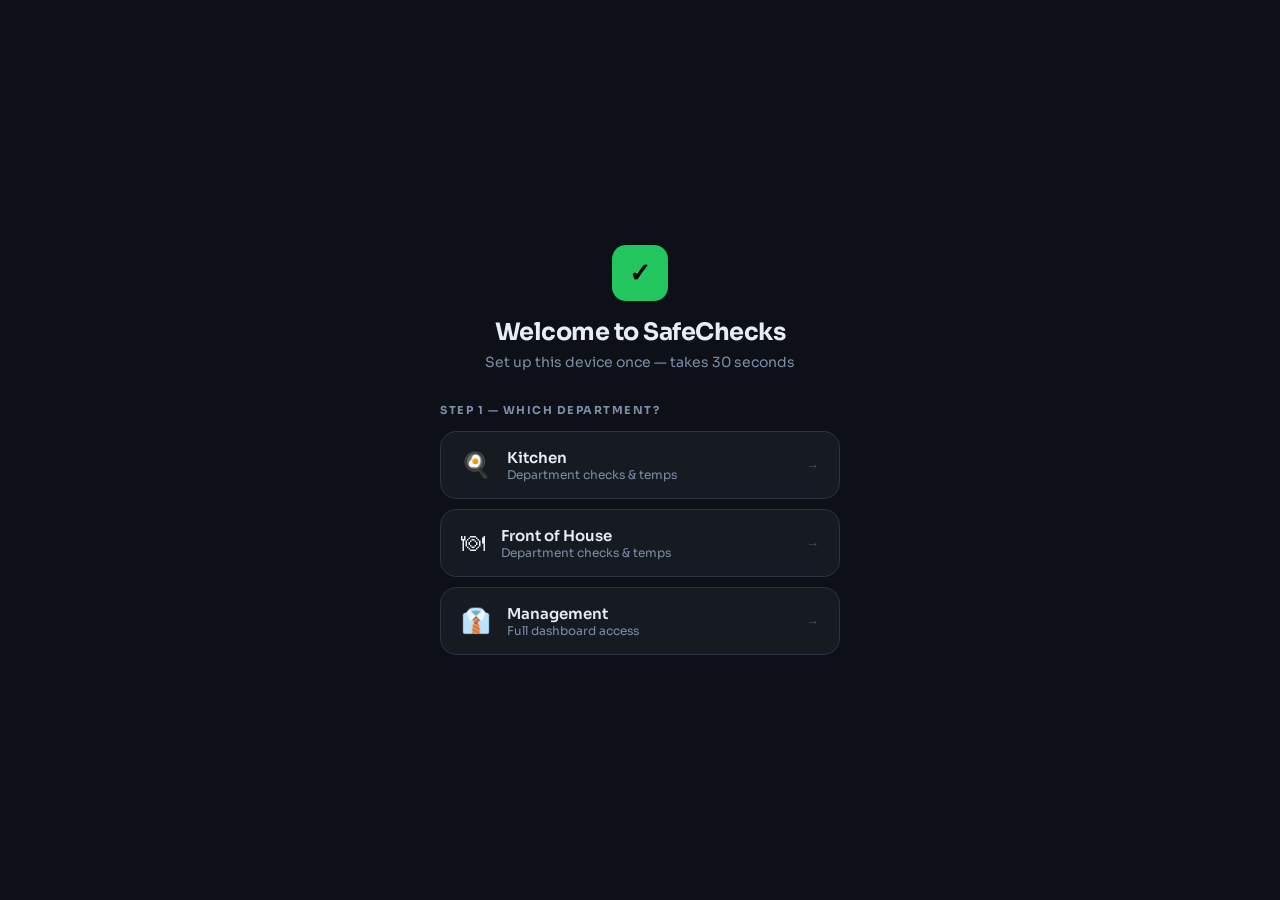
==== commit 49fef531: "Add files via upload" ====
--- a/css/style.css
+++ b/css/style.css
@@ -242,6 +242,8 @@
 .progress-label { font-family: var(--mono); font-size: 10px; color: var(--text-muted); margin-top: 2px; }
 .dash-card-status { font-family: var(--mono); font-size: 10px; font-weight: 600; letter-spacing: 0.5px; text-transform: uppercase; color: var(--text-dim); }
 .dash-card-status.complete { color: var(--success); }
+.dash-card-add-note { border-style: dashed; opacity: 0.65; }
+.dash-card-add-note:hover { opacity: 1; }
 .dash-card-status.partial  { color: var(--warning); }
 .dash-card-status.overdue  { color: var(--danger); }
 
@@ -563,6 +565,13 @@
 }
 .set-btn-move:hover:not(:disabled) { background: var(--border); color: var(--text); }
 .set-btn-move:disabled { opacity: 0.3; cursor: not-allowed; }
+.set-btn-rename {
+  width: 28px; height: 28px; border-radius: 6px;
+  background: var(--bg-input); border: 1px solid var(--border);
+  color: var(--text-muted); font-size: 14px; cursor: pointer;
+  display: flex; align-items: center; justify-content: center; transition: all 0.15s;
+}
+.set-btn-rename:hover { background: rgba(59,130,246,0.08); border-color: rgba(59,130,246,0.3); color: var(--accent); }
 
 .check-edit-toggle { position: relative; width: 40px; height: 22px; flex-shrink: 0; cursor: pointer; }
 .check-edit-toggle input { opacity: 0; width: 0; height: 0; position: absolute; }
@@ -650,6 +659,22 @@
 .modal-field { display: flex; flex-direction: column; gap: 8px; margin-bottom: 14px; }
 .modal-field label { font-size: 11px; font-weight: 600; letter-spacing: 1px; text-transform: uppercase; color: var(--text-muted); }
 .modal-actions { display: flex; gap: 10px; margin-top: 24px; }
+.note-log-entry {
+  padding: 8px 12px;
+  border-bottom: 1px solid var(--border);
+}
+.note-log-entry:last-child { border-bottom: none; }
+.note-log-meta {
+  font-size: 11px;
+  font-weight: 600;
+  margin-bottom: 3px;
+}
+.note-log-text {
+  font-size: 13px;
+  color: var(--text);
+  line-height: 1.4;
+}
+
 .btn-cancel {
   flex: 1; padding: 14px; background: var(--bg-input);
   border: 1px solid var(--border); border-radius: var(--radius-lg);
@@ -1758,7 +1783,7 @@
 /* Compliance breakdown grid */
 .report-breakdown-grid {
   display: grid;
-  grid-template-columns: 1fr 1fr;
+  grid-template-columns: 1fr;
   gap: 12px;
   padding: 0 20px 16px;
 }
@@ -1817,7 +1842,7 @@
   border-radius: 6px;
 }
 .rc-row-pass { background: transparent; color: var(--text); }
-.rc-row-fail { background: rgba(239,68,68,0.1); color: var(--danger); }
+.rc-row-fail { background: transparent; color: var(--danger); }
 .rc-icon {
   font-size: 11px;
   font-weight: 700;
@@ -2478,7 +2503,7 @@
 
   /* ── Compliance breakdown cards ─────────────────── */
   .report-breakdown-grid {
-    grid-template-columns: 1fr 1fr !important;
+    grid-template-columns: 1fr !important;
     gap: 8px !important;
     padding: 0 0 12px !important;
     break-inside: avoid;
@@ -2489,7 +2514,7 @@
   .rc-pct          { color: inherit !important; }
   .rc-bar-track    { background: #e5e5e5 !important; }
   .rc-row          { background: transparent !important; padding: 3px 4px !important; }
-  .rc-row-fail     { background: #fff0f0 !important; color: #991b1b !important; }
+  .rc-row-fail     { background: transparent !important; color: #991b1b !important; }
   .rc-row-pass     { color: #166534 !important; }
   .rc-label        { color: inherit !important; }
   .rc-note         { color: #666 !important; }
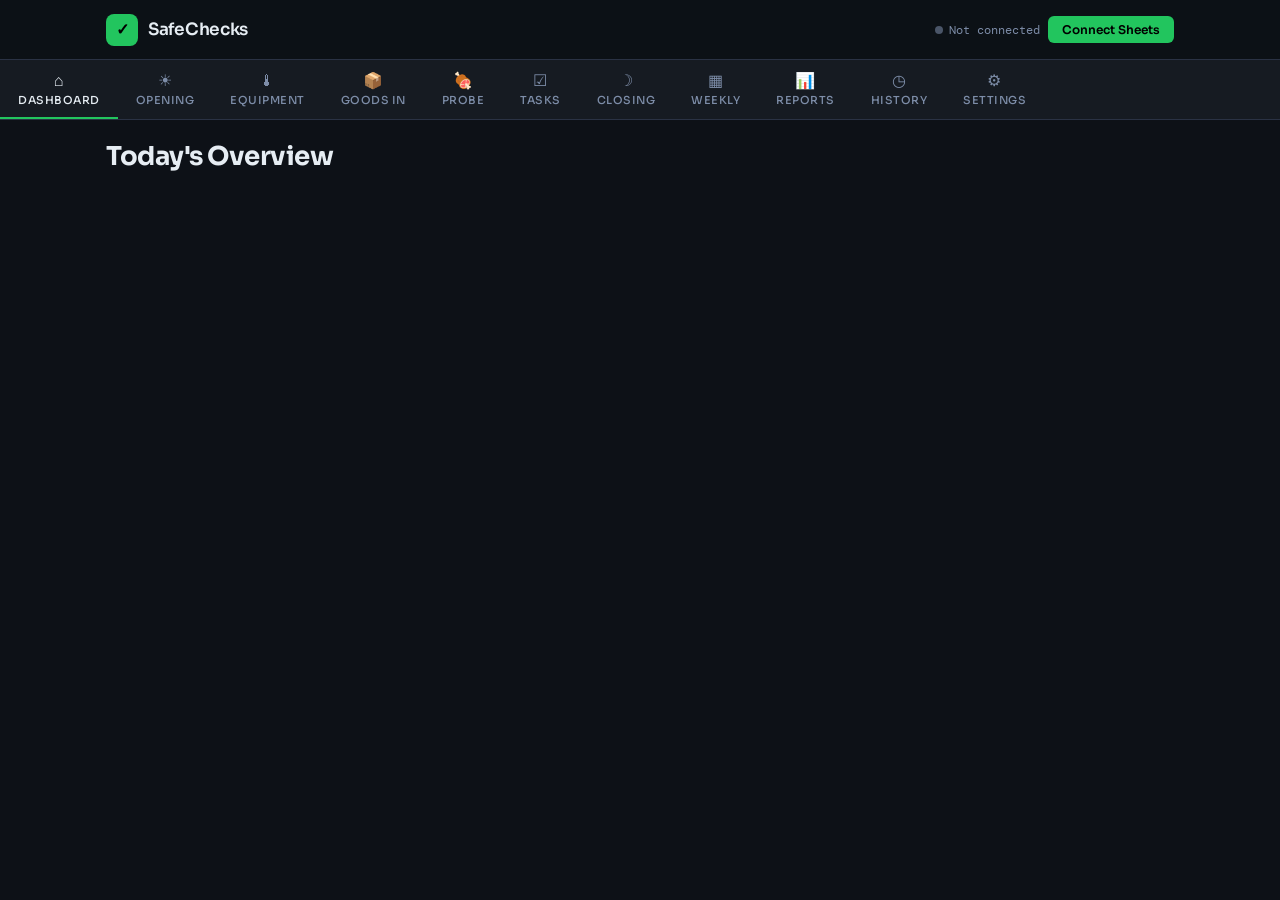
==== commit 676a8cd7: "Add files via upload" ====
--- a/index.html
+++ b/index.html
@@ -82,6 +82,10 @@
           <button class="dept-bar-btn active" data-dept="kitchen" onclick="setFormDept('opening','kitchen')">🍳 Kitchen</button>
           <button class="dept-bar-btn" data-dept="foh" onclick="setFormDept('opening','foh')">🍽 FOH</button>
         </div>
+      <div id="opening-backdate-row" class="backdate-date-row" style="display:none">
+        <span class="backdate-date-label">📅 Recording for</span>
+        <input type="date" id="opening-backdate-date" name="opening-backdate-date" class="backdate-date-input"/>
+      </div>
         <div class="signed-by-group signed-by-top">
           <label class="notes-label">Signed off by</label>
           <select class="select-field signed-by-select" data-key="open_signed_by">
@@ -117,6 +121,10 @@
         <button class="dept-bar-btn" data-dept="foh" onclick="setFormDept('equipment','foh')">🍽 FOH</button>
       </div>
 
+      <div id="equipment-backdate-row" class="backdate-date-row" style="display:none">
+        <span class="backdate-date-label">📅 Recording for</span>
+        <input type="date" id="equipment-backdate-date" name="equipment-backdate-date" class="backdate-date-input"/>
+      </div>
       <div class="temp-targets" style="margin:0 0 16px">
         <span class="target-chip">🧊 Fridge ≤5°C</span>
         <span class="target-chip">❄ Freezer ≤-18°C</span>
@@ -166,6 +174,10 @@
         <button class="gi-vt-btn" id="gi-vt-log" onclick="showGoodsInView('log')">Today's Log <span id="gi-log-count" class="gi-count-badge"></span></button>
       </div>
 
+      <div id="goods-in-backdate-row" class="backdate-date-row" style="display:none">
+        <span class="backdate-date-label">📅 Recording for</span>
+        <input type="date" id="goods-in-backdate-date" name="goods-in-backdate-date" class="backdate-date-input"/>
+      </div>
       <!-- New delivery form -->
       <div id="gi-view-new">
 
@@ -266,6 +278,10 @@
       </div>
 
       <div class="temp-entry-form">
+      <div id="probe-backdate-row" class="backdate-date-row" style="display:none">
+        <span class="backdate-date-label">📅 Recording for</span>
+        <input type="date" id="probe-backdate-date" name="probe-backdate-date" class="backdate-date-input"/>
+      </div>
         <div class="signed-by-group signed-by-top">
           <label class="notes-label">Logged by</label>
           <select class="select-field" id="probe-staff">
@@ -345,6 +361,10 @@
           <button class="dept-bar-btn active" data-dept="kitchen" onclick="setFormDept('cleaning','kitchen')">🍳 Kitchen</button>
           <button class="dept-bar-btn" data-dept="foh" onclick="setFormDept('cleaning','foh')">🍽 FOH</button>
         </div>
+        <div id="cleaning-backdate-row" class="backdate-date-row" style="display:none">
+        <span class="backdate-date-label">📅 Recording for</span>
+        <input type="date" id="cleaning-backdate-date" name="cleaning-backdate-date" class="backdate-date-input"/>
+      </div>
         <div class="signed-by-group signed-by-top">
           <label class="notes-label">Signed off by</label>
           <select class="select-field signed-by-select" data-key="clean_signed_by">
@@ -379,6 +399,10 @@
           <button class="dept-bar-btn active" data-dept="kitchen" onclick="setFormDept('closing','kitchen')">🍳 Kitchen</button>
           <button class="dept-bar-btn" data-dept="foh" onclick="setFormDept('closing','foh')">🍽 FOH</button>
         </div>
+      <div id="closing-backdate-row" class="backdate-date-row" style="display:none">
+        <span class="backdate-date-label">📅 Recording for</span>
+        <input type="date" id="closing-backdate-date" name="closing-backdate-date" class="backdate-date-input"/>
+      </div>
         <div class="signed-by-group signed-by-top">
           <label class="notes-label">Signed off by</label>
           <select class="select-field signed-by-select" data-key="close_signed_by">
--- a/css/style.css
+++ b/css/style.css
@@ -242,8 +242,64 @@
 .progress-label { font-family: var(--mono); font-size: 10px; color: var(--text-muted); margin-top: 2px; }
 .dash-card-status { font-family: var(--mono); font-size: 10px; font-weight: 600; letter-spacing: 0.5px; text-transform: uppercase; color: var(--text-dim); }
 .dash-card-status.complete { color: var(--success); }
+.backdate-date-row {
+  display: flex;
+  align-items: center;
+  gap: 10px;
+  padding: 8px 16px;
+  margin: 0 0 8px;
+  background: #fef2f2;
+  border: 1px solid #fca5a5;
+  border-radius: 8px;
+  color: #b91c1c;
+  font-size: 13px;
+}
+.backdate-date-label {
+  font-weight: 600;
+  white-space: nowrap;
+}
+.backdate-date-input {
+  flex: 1;
+  border: 1px solid #fca5a5;
+  border-radius: 6px;
+  padding: 5px 8px;
+  font-size: 13px;
+  background: #fff;
+  color: #b91c1c;
+  font-weight: 600;
+}
+.backdate-date-input:focus {
+  outline: none;
+  border-color: #ef4444;
+}
+
 .dash-card-add-note { border-style: dashed; opacity: 0.65; }
 .dash-card-add-note:hover { opacity: 1; }
+.dash-card-add-note.has-notes { border-style: solid; opacity: 1; }
+.note-tile-row {
+  display: flex;
+  align-items: baseline;
+  gap: 5px;
+  margin-bottom: 2px;
+}
+.note-tile-bullet {
+  color: var(--text-dim);
+  font-size: 11px;
+  flex-shrink: 0;
+}
+.note-tile-preview {
+  font-size: 12px;
+  color: var(--text);
+  white-space: nowrap;
+  overflow: hidden;
+  text-overflow: ellipsis;
+  max-width: 100%;
+}
+.note-tile-meta {
+  font-size: 11px;
+  color: var(--text-dim);
+  margin-top: 2px;
+}
 .dash-card-status.partial  { color: var(--warning); }
 .dash-card-status.overdue  { color: var(--danger); }
 
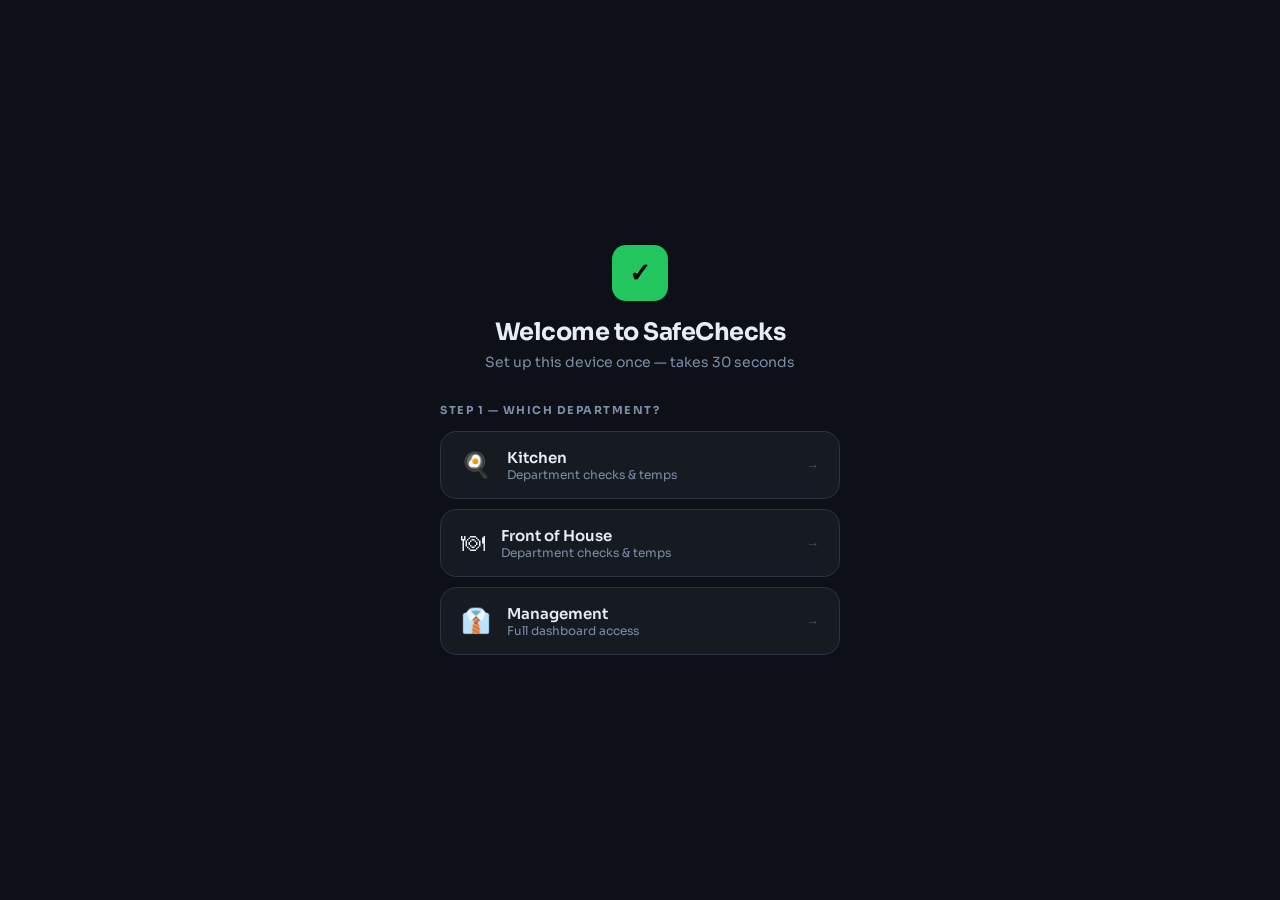
==== commit 32df813f: "Add files via upload" ====
--- a/index.html
+++ b/index.html
@@ -84,7 +84,7 @@
         </div>
       <div id="opening-backdate-row" class="backdate-date-row" style="display:none">
         <span class="backdate-date-label">📅 Recording for</span>
-        <input type="date" id="opening-backdate-date" name="opening-backdate-date" class="backdate-date-input"/>
+        <input type="date" id="opening-backdate-date" name="opening-backdate-date" class="backdate-date-input" onchange="backdateChecklistDateChange('opening', this)"/>
       </div>
         <div class="signed-by-group signed-by-top">
           <label class="notes-label">Signed off by</label>
@@ -401,7 +401,7 @@
         </div>
       <div id="closing-backdate-row" class="backdate-date-row" style="display:none">
         <span class="backdate-date-label">📅 Recording for</span>
-        <input type="date" id="closing-backdate-date" name="closing-backdate-date" class="backdate-date-input"/>
+        <input type="date" id="closing-backdate-date" name="closing-backdate-date" class="backdate-date-input" onchange="backdateChecklistDateChange('closing', this)"/>
       </div>
         <div class="signed-by-group signed-by-top">
           <label class="notes-label">Signed off by</label>
--- a/css/style.css
+++ b/css/style.css
@@ -271,6 +271,11 @@
 .backdate-date-input:focus {
   outline: none;
   border-color: #ef4444;
+}
+.backdate-date-input:disabled {
+  opacity: 0.45;
+  cursor: not-allowed;
+  background: #fef2f2;
 }
 
 .dash-card-add-note { border-style: dashed; opacity: 0.65; }
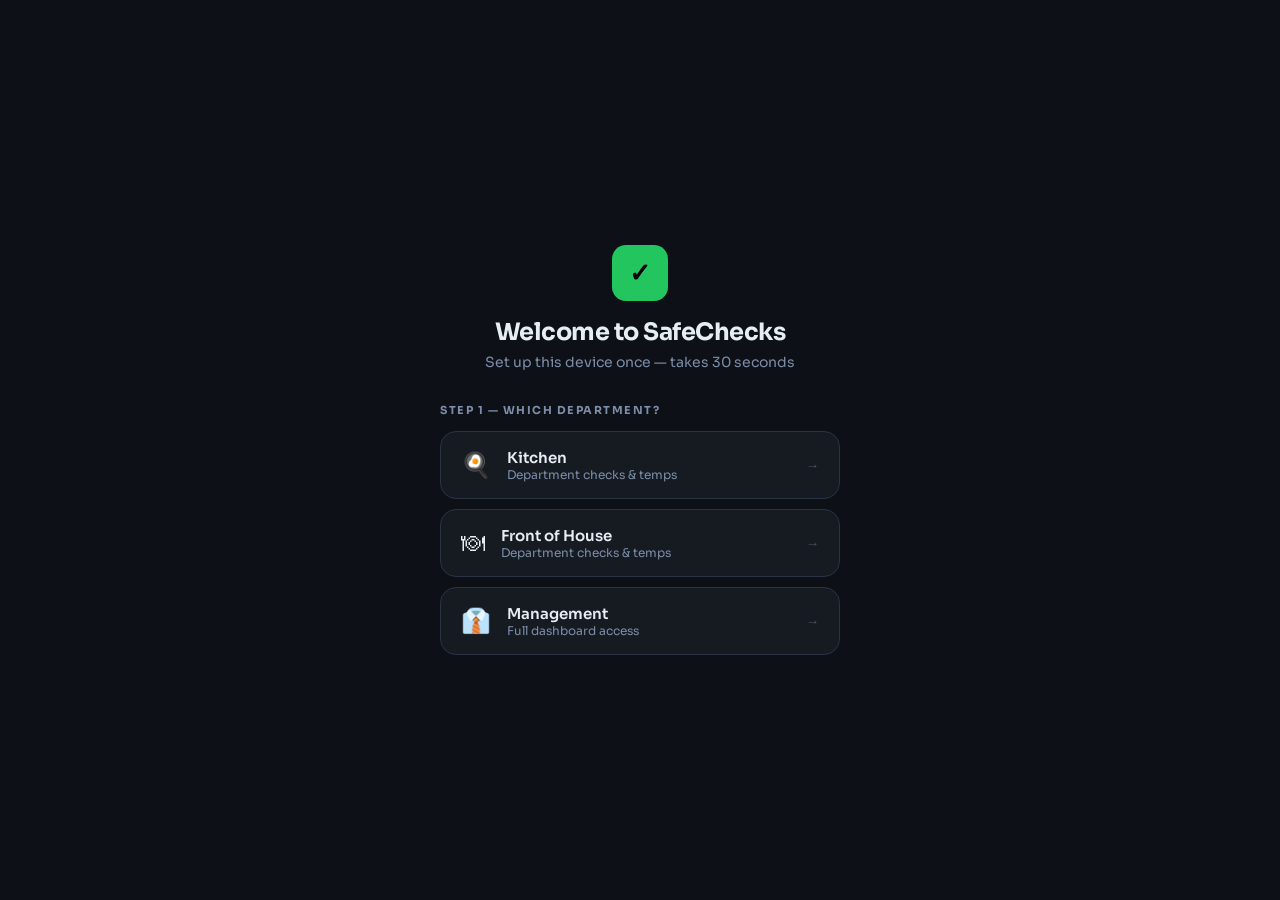
==== commit 38f42593: "Add files via upload" ====
--- a/index.html
+++ b/index.html
@@ -83,8 +83,8 @@
           <button class="dept-bar-btn" data-dept="foh" onclick="setFormDept('opening','foh')">🍽 FOH</button>
         </div>
       <div id="opening-backdate-row" class="backdate-date-row" style="display:none">
-        <span class="backdate-date-label">📅 Recording for</span>
-        <input type="date" id="opening-backdate-date" name="opening-backdate-date" class="backdate-date-input" onchange="backdateChecklistDateChange('opening', this)"/>
+        <span class="backdate-date-label">📅 Recording for</span><span class="backdate-date-badge">Backdated entry</span>
+        <input type="date" id="opening-backdate-date" name="opening-backdate-date" class="backdate-date-input" autocomplete="off" onchange="backdateChecklistDateChange('opening', this)"/>
       </div>
         <div class="signed-by-group signed-by-top">
           <label class="notes-label">Signed off by</label>
@@ -122,8 +122,8 @@
       </div>
 
       <div id="equipment-backdate-row" class="backdate-date-row" style="display:none">
-        <span class="backdate-date-label">📅 Recording for</span>
-        <input type="date" id="equipment-backdate-date" name="equipment-backdate-date" class="backdate-date-input"/>
+        <span class="backdate-date-label">📅 Recording for</span><span class="backdate-date-badge">Backdated entry</span>
+        <input type="date" id="equipment-backdate-date" name="equipment-backdate-date" class="backdate-date-input" autocomplete="off"/>
       </div>
       <div class="temp-targets" style="margin:0 0 16px">
         <span class="target-chip">🧊 Fridge ≤5°C</span>
@@ -175,8 +175,8 @@
       </div>
 
       <div id="goods-in-backdate-row" class="backdate-date-row" style="display:none">
-        <span class="backdate-date-label">📅 Recording for</span>
-        <input type="date" id="goods-in-backdate-date" name="goods-in-backdate-date" class="backdate-date-input"/>
+        <span class="backdate-date-label">📅 Recording for</span><span class="backdate-date-badge">Backdated entry</span>
+        <input type="date" id="goods-in-backdate-date" name="goods-in-backdate-date" class="backdate-date-input" autocomplete="off"/>
       </div>
       <!-- New delivery form -->
       <div id="gi-view-new">
@@ -279,8 +279,8 @@
 
       <div class="temp-entry-form">
       <div id="probe-backdate-row" class="backdate-date-row" style="display:none">
-        <span class="backdate-date-label">📅 Recording for</span>
-        <input type="date" id="probe-backdate-date" name="probe-backdate-date" class="backdate-date-input"/>
+        <span class="backdate-date-label">📅 Recording for</span><span class="backdate-date-badge">Backdated entry</span>
+        <input type="date" id="probe-backdate-date" name="probe-backdate-date" class="backdate-date-input" autocomplete="off"/>
       </div>
         <div class="signed-by-group signed-by-top">
           <label class="notes-label">Logged by</label>
@@ -362,8 +362,8 @@
           <button class="dept-bar-btn" data-dept="foh" onclick="setFormDept('cleaning','foh')">🍽 FOH</button>
         </div>
         <div id="cleaning-backdate-row" class="backdate-date-row" style="display:none">
-        <span class="backdate-date-label">📅 Recording for</span>
-        <input type="date" id="cleaning-backdate-date" name="cleaning-backdate-date" class="backdate-date-input"/>
+        <span class="backdate-date-label">📅 Recording for</span><span class="backdate-date-badge">Backdated entry</span>
+        <input type="date" id="cleaning-backdate-date" name="cleaning-backdate-date" class="backdate-date-input" autocomplete="off"/>
       </div>
         <div class="signed-by-group signed-by-top">
           <label class="notes-label">Signed off by</label>
@@ -400,8 +400,8 @@
           <button class="dept-bar-btn" data-dept="foh" onclick="setFormDept('closing','foh')">🍽 FOH</button>
         </div>
       <div id="closing-backdate-row" class="backdate-date-row" style="display:none">
-        <span class="backdate-date-label">📅 Recording for</span>
-        <input type="date" id="closing-backdate-date" name="closing-backdate-date" class="backdate-date-input" onchange="backdateChecklistDateChange('closing', this)"/>
+        <span class="backdate-date-label">📅 Recording for</span><span class="backdate-date-badge">Backdated entry</span>
+        <input type="date" id="closing-backdate-date" name="closing-backdate-date" class="backdate-date-input" autocomplete="off" onchange="backdateChecklistDateChange('closing', this)"/>
       </div>
         <div class="signed-by-group signed-by-top">
           <label class="notes-label">Signed off by</label>
--- a/css/style.css
+++ b/css/style.css
@@ -246,36 +246,70 @@
   display: flex;
   align-items: center;
   gap: 10px;
-  padding: 8px 16px;
+  padding: 8px 12px;
   margin: 0 0 8px;
+  background: var(--bg-input);
+  border: 1px solid var(--border);
+  border-radius: 8px;
+  font-size: 13px;
+  transition: background 0.15s, border-color 0.15s;
+}
+.backdate-date-row.is-backdated {
   background: #fef2f2;
-  border: 1px solid #fca5a5;
-  border-radius: 8px;
+  border-color: #fca5a5;
+}
+.backdate-date-label {
+  font-weight: 500;
+  white-space: nowrap;
+  color: var(--text-dim);
+}
+.backdate-date-row.is-backdated .backdate-date-label {
   color: #b91c1c;
-  font-size: 13px;
-}
-.backdate-date-label {
+}
+.backdate-date-badge {
+  display: none;
+  font-size: 11px;
   font-weight: 600;
+  color: #b91c1c;
+  background: #fee2e2;
+  border-radius: 20px;
+  padding: 2px 8px;
   white-space: nowrap;
+}
+.backdate-date-row.is-backdated .backdate-date-badge {
+  display: inline-block;
 }
 .backdate-date-input {
   flex: 1;
-  border: 1px solid #fca5a5;
+  border: 1px solid var(--border);
   border-radius: 6px;
   padding: 5px 8px;
   font-size: 13px;
-  background: #fff;
+  background: var(--bg-card);
+  color: var(--text);
+  font-family: var(--mono);
+  max-width: 160px;
+  transition: border-color 0.15s, color 0.15s;
+}
+.backdate-date-row.is-backdated .backdate-date-input {
+  border-color: #fca5a5;
   color: #b91c1c;
   font-weight: 600;
+  background: #fff;
 }
 .backdate-date-input:focus {
   outline: none;
+  border-color: var(--border-light);
+}
+.backdate-date-row.is-backdated .backdate-date-input:focus {
   border-color: #ef4444;
 }
 .backdate-date-input:disabled {
   opacity: 0.45;
   cursor: not-allowed;
-  background: #fef2f2;
+}
+.btn-submit.btn-submit-backdate {
+  background: var(--danger) !important;
 }
 
 .dash-card-add-note { border-style: dashed; opacity: 0.65; }
